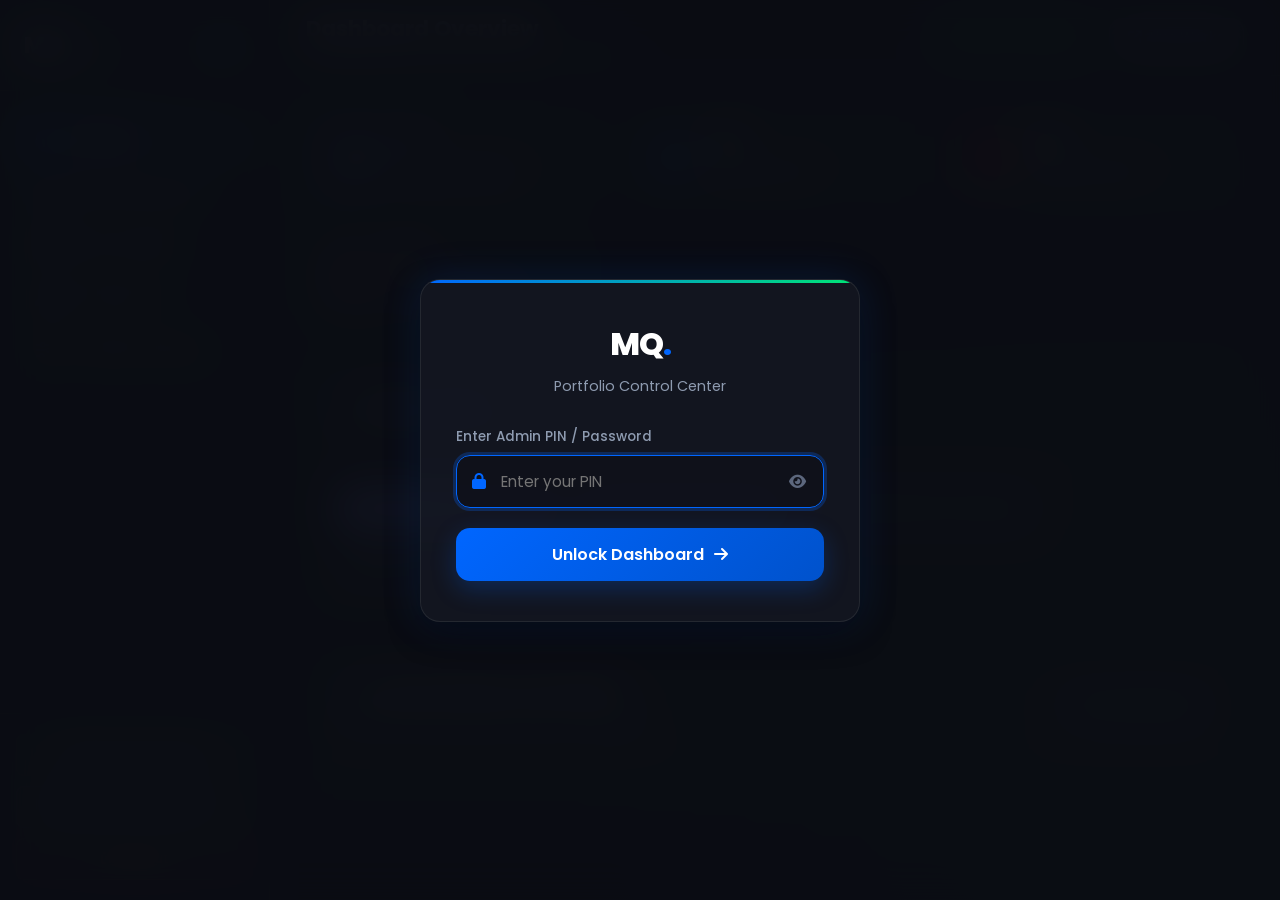
==== admin.html @ dbbe6b11 "Add 9:16 Vertical (Reel / Story) format to Featured Projects in Admin Panel" ====
<!DOCTYPE html>
<html lang="en">
<head>
    <meta charset="UTF-8">
    <meta name="viewport" content="width=device-width, initial-scale=1.0, maximum-scale=5.0, viewport-fit=cover">
    <title>MQ Admin Panel | Muhammed Qasim Portfolio</title>
    <!-- Google Fonts: Poppins -->
    <link href="https://fonts.googleapis.com/css2?family=Poppins:wght@300;400;500;600;700;800&display=swap" rel="stylesheet">
    <!-- Font Awesome -->
    <link rel="stylesheet" href="https://cdnjs.cloudflare.com/ajax/libs/font-awesome/6.4.0/css/all.min.css">
    <!-- Admin CSS -->
    <link rel="stylesheet" href="admin.css">
</head>
<body>

    <!-- =========================================================
         1. LOGIN OVERLAY
         ========================================================= -->
    <div id="loginOverlay" class="login-wrapper">
        <div class="login-card">
            <div class="login-logo">MQ<span>.</span></div>
            <p class="login-subtitle">Portfolio Control Center</p>

            <form id="adminLoginForm" class="login-form">
                <div class="form-group">
                    <label for="adminPinInput">Enter Admin PIN / Password</label>
                    <div class="input-icon-wrap">
                        <i class="fas fa-lock prefix-icon"></i>
                        <input type="password" id="adminPinInput" placeholder="Enter your PIN" required autofocus autocomplete="current-password">
                        <button type="button" class="toggle-pwd-btn" id="togglePwdBtn" aria-label="Toggle password visibility">
                            <i class="fas fa-eye" id="togglePwdIcon"></i>
                        </button>
                    </div>
                </div>
                <button type="submit" class="login-btn">
                    Unlock Dashboard <i class="fas fa-arrow-right"></i>
                </button>
            </form>
        </div>
    </div>

    <!-- =========================================================
         2. MAIN ADMIN DASHBOARD LAYOUT
         ========================================================= -->
    <!-- Sidebar Backdrop for Mobile/Tablet -->
    <div class="sidebar-backdrop" id="sidebarBackdrop"></div>

    <div class="admin-layout" id="adminLayout">
        
        <!-- SIDEBAR -->
        <aside class="admin-sidebar" id="adminSidebar">
            <div class="sidebar-brand">
                <div class="sidebar-logo">MQ<span>.</span> <small style="font-size: 0.75rem; font-weight: 500; color: #8e9bb0;">Admin</small></div>
                <div style="display: flex; align-items: center; gap: 8px;">
                    <span class="sidebar-badge">V2.0</span>
                    <button type="button" class="sidebar-close-btn" id="sidebarCloseBtn" aria-label="Close sidebar">
                        <i class="fas fa-times"></i>
                    </button>
                </div>
            </div>

            <nav class="sidebar-nav">
                <a class="nav-item active" data-tab="overview">
                    <i class="fas fa-chart-pie"></i>
                    <span>Overview</span>
                </a>
                <a class="nav-item" data-tab="featured">
                    <i class="fas fa-layer-group" style="color: #7B8AF4;"></i>
                    <span>Featured Projects</span>
                </a>
                <a class="nav-item" data-tab="works">
                    <i class="fas fa-photo-film"></i>
                    <span>Works & Media</span>
                </a>
                <a class="nav-item" data-tab="profile">
                    <i class="fas fa-user-gear"></i>
                    <span>Profile & Links</span>
                </a>
                <a class="nav-item" data-tab="settings">
                    <i class="fas fa-sliders"></i>
                    <span>Settings & Backup</span>
                </a>
            </nav>

            <div class="sidebar-footer">
                <a href="index.html" target="_blank" class="btn-sidebar-view">
                    <i class="fas fa-external-link-alt"></i> View Home Page
                </a>
                <a href="works.html" target="_blank" class="btn-sidebar-view" style="color: #7B8AF4; border-color: rgba(123, 138, 244, 0.3);">
                    <i class="fas fa-layer-group"></i> View Live Projects ↗
                </a>
                <button type="button" class="btn-sidebar-logout" id="logoutBtn">
                    <i class="fas fa-sign-out-alt"></i> Logout
                </button>
            </div>
        </aside>

        <!-- MAIN CONTENT AREA -->
        <main class="admin-main">
            <!-- Header -->
            <header class="admin-header">
                <div class="header-left">
                    <button class="mobile-menu-toggle" id="mobileMenuToggle" aria-label="Toggle menu">
                        <i class="fas fa-bars"></i>
                    </button>
                    <div class="header-title-box">
                        <h1 id="pageTitle">Dashboard Overview</h1>
                        <p id="pageSubtitle">Manage featured projects, works, and social links</p>
                    </div>
                </div>

                <div class="header-actions">
                    <button type="button" class="btn-live-link btn-sync-header" id="headerSyncGithubBtn">
                        <i class="fab fa-github"></i> <span class="action-btn-text">Sync to GitHub</span>
                    </button>
                    <a href="works.html" target="_blank" class="btn-live-link btn-works-header" style="background: rgba(123, 138, 244, 0.15); color: #7B8AF4; border-color: rgba(123, 138, 244, 0.4);">
                        <i class="fas fa-arrow-up-right-from-square"></i> <span class="action-btn-text">Live Works</span>
                    </a>
                </div>
            </header>

            <div class="admin-container">
                
                <!-- =========================================================
                     TAB 1: OVERVIEW
                     ========================================================= -->
                <section class="tab-content active" id="tab-overview">
                    <!-- Stats Grid -->
                    <div class="stats-grid">
                        <div class="stat-card" style="border-color: rgba(123, 138, 244, 0.3);">
                            <div class="stat-icon" style="background: rgba(123, 138, 244, 0.15); color: #7B8AF4;"><i class="fas fa-layer-group"></i></div>
                            <div class="stat-info">
                                <div class="stat-number" id="statFeaturedProjects" style="color: #7B8AF4;">0</div>
                                <div class="stat-label">Featured Projects</div>
                            </div>
                        </div>
                        <div class="stat-card">
                            <div class="stat-icon blue"><i class="fas fa-photo-film"></i></div>
                            <div class="stat-info">
                                <div class="stat-number" id="statTotalWorks">0</div>
                                <div class="stat-label">Media & Reels</div>
                            </div>
                        </div>
                        <div class="stat-card">
                            <div class="stat-icon red"><i class="fab fa-youtube"></i></div>
                            <div class="stat-info">
                                <div class="stat-number" id="statYoutube">0</div>
                                <div class="stat-label">YouTube Videos</div>
                            </div>
                        </div>
                        <div class="stat-card">
                            <div class="stat-icon pink"><i class="fab fa-instagram"></i></div>
                            <div class="stat-info">
                                <div class="stat-number" id="statInstagram">0</div>
                                <div class="stat-label">Instagram Posts</div>
                            </div>
                        </div>
                    </div>

                    <!-- Quick Actions Card -->
                    <div class="editor-card">
                        <div class="editor-card-header">
                            <div>
                                <h2><i class="fas fa-bolt"></i> Quick Actions</h2>
                                <p>എളുപ്പത്തിൽ മാറ്റങ്ങൾ വരുത്താനുള്ള കുറുക്കുവഴികൾ</p>
                            </div>
                        </div>
                        <div style="display: flex; gap: 14px; flex-wrap: wrap;">
                            <button type="button" class="btn-primary-action" id="quickAddFpBtn" style="background: linear-gradient(135deg, #7B8AF4, #5364e0); border-color: #7B8AF4;">
                                <i class="fas fa-plus"></i> Add Featured Project
                            </button>
                            <button type="button" class="btn-primary-action" id="quickAddVideoBtn">
                                <i class="fas fa-film"></i> Add Video / Media
                            </button>
                            <button type="button" class="btn-secondary" id="quickEditLinksBtn">
                                <i class="fas fa-address-book"></i> Change Phone / Insta Link
                            </button>
                            <a href="works.html" target="_blank" class="btn-secondary" style="text-decoration:none;">
                                <i class="fas fa-eye"></i> View Live Portfolio
                            </a>
                        </div>
                    </div>

                    <!-- Recent Works Preview -->
                    <div class="editor-card">
                        <div class="editor-card-header">
                            <div>
                                <h2><i class="fas fa-clock-rotate-left"></i> Current Works in Portfolio</h2>
                                <p>നിലവിൽ വെബ്‌സൈറ്റിൽ കാണിക്കുന്ന വർക്കുകൾ</p>
                            </div>
                            <button type="button" class="btn-secondary" id="seeAllWorksBtn">
                                View All Media <i class="fas fa-arrow-right"></i>
                            </button>
                        </div>
                        <div class="works-grid" id="overviewRecentWorks">
                            <!-- Populated dynamically -->
                        </div>
                    </div>
                </section>

                <!-- =========================================================
                     TAB 2: FEATURED PROJECTS (GRID & CATEGORIES)
                     ========================================================= -->
                <section class="tab-content" id="tab-featured">

                    <!-- 1. Featured Section Header Settings (Title, Subtitle, Badge) -->
                    <div class="editor-card" style="border-color: rgba(123, 138, 244, 0.35); background: rgba(22, 26, 38, 0.75);">
                        <div class="editor-card-header">
                            <div>
                                <h2><i class="fas fa-heading" style="color: #7B8AF4;"></i> Featured Projects Header Text</h2>
                                <p>വെബ്‌സൈറ്റിലെ "Featured Projects" തലക്കെട്ടും സബ്‌ടൈറ്റിലും മാറ്റുക</p>
                            </div>
                            <span style="background: rgba(123, 138, 244, 0.15); color: #7B8AF4; border: 1px solid rgba(123, 138, 244, 0.3); padding: 4px 10px; border-radius: 6px; font-size: 0.75rem; font-weight: 600;">Header Settings</span>
                        </div>

                        <form id="featuredHeaderForm">
                            <div class="form-grid-2">
                                <div class="form-group-field">
                                    <label for="fpHeaderTitle">
                                        Section Heading Title
                                        <span class="label-hint">Default: Featured Projects</span>
                                    </label>
                                    <input type="text" id="fpHeaderTitle" class="admin-input" placeholder="Featured Projects" value="Featured Projects" required>
                                </div>
                                <div class="form-group-field">
                                    <label for="fpHeaderBadge">
                                        Top Badge / Tagline
                                        <span class="label-hint">Default: CURATED ARCHIVE & CASE STUDIES</span>
                                    </label>
                                    <input type="text" id="fpHeaderBadge" class="admin-input" placeholder="CURATED ARCHIVE & CASE STUDIES" value="CURATED ARCHIVE & CASE STUDIES">
                                </div>
                            </div>

                            <div class="form-group-field">
                                <label for="fpHeaderSubtitle">
                                    Section Description / Subtitle
                                    <span class="label-hint">Heading-ന് താഴെ കാണിക്കുന്ന വിവരണം</span>
                                </label>
                                <textarea id="fpHeaderSubtitle" class="admin-textarea" rows="2" placeholder="High-impact 3D animation, brand identity, and commercial video production built for scaling modern creative ventures."></textarea>
                            </div>

                            <div class="form-save-bar" style="margin-top: 0; padding-top: 14px;">
                                <button type="submit" class="btn-primary-action" style="background: linear-gradient(135deg, #7B8AF4, #5364e0); border-color: #7B8AF4;">
                                    <i class="fas fa-floppy-disk"></i> Save Header Text
                                </button>
                            </div>
                        </form>
                    </div>

                    <!-- 2. Category Filter Pills Manager (All, 3D Motion, Brand Identity...) -->
                    <div class="editor-card" style="border-color: rgba(123, 138, 244, 0.35); background: rgba(22, 26, 38, 0.75);">
                        <div class="editor-card-header">
                            <div>
                                <h2><i class="fas fa-tags" style="color: #7B8AF4;"></i> Category Filter Pills Manager</h2>
                                <p>സ്ക്രീൻഷോട്ടിൽ മാർക്ക് ചെയ്ത ഫിൽറ്റർ ടാബുകൾ ആഡ് ചെയ്യാനും എഡിറ്റ്/ഡിലീറ്റ് ചെയ്യാനും</p>
                            </div>
                            <span style="background: rgba(123, 138, 244, 0.15); color: #7B8AF4; border: 1px solid rgba(123, 138, 244, 0.3); padding: 4px 10px; border-radius: 6px; font-size: 0.75rem; font-weight: 600;">Filter Pills</span>
                        </div>

                        <div style="margin-bottom: 16px;">
                            <label style="display: block; font-size: 0.85rem; color: var(--text-muted); margin-bottom: 10px;">Active Categories (വെബ്‌സൈറ്റിൽ കാണിക്കുന്ന ഫിൽറ്ററുകൾ):</label>
                            <div id="categoryPillsManagerList" style="display: flex; flex-wrap: wrap; gap: 10px;">
                                <!-- Populated dynamically with category chips having delete buttons -->
                            </div>
                        </div>

                        <!-- Add New Category Form -->
                        <form id="addCategoryForm" style="display: flex; gap: 10px; align-items: center; flex-wrap: wrap; margin-top: 18px; padding-top: 16px; border-top: 1px solid var(--border-glass);">
                            <div style="flex: 1; min-width: 240px;">
                                <input type="text" id="newCategoryInput" class="admin-input" placeholder="Type new category name (e.g. UI/UX Design, Motion Graphics)..." required>
                            </div>
                            <button type="submit" class="btn-primary-action" style="background: rgba(123, 138, 244, 0.2); border: 1px solid #7B8AF4; color: #fff;">
                                <i class="fas fa-plus"></i> Add New Category
                            </button>
                        </form>
                    </div>

                    <!-- 3. Projects Toolbar & Dynamic Filters -->
                    <div class="section-toolbar">
                        <div class="toolbar-filters fp-filters" id="dynamicFpFiltersBar">
                            <!-- Populated dynamically from active categories -->
                        </div>
                        <button type="button" class="btn-primary-action" id="openAddFpModalBtn" style="background: linear-gradient(135deg, #7B8AF4, #5364e0); border-color: #7B8AF4;">
                            <i class="fas fa-plus"></i> Add New Featured Project
                        </button>
                    </div>

                    <!-- Featured Projects Grid Container -->
                    <div class="works-grid" id="featuredProjectsGrid">
                        <!-- Populated dynamically -->
                    </div>
                </section>

                <!-- =========================================================
                     TAB 3: WORKS & MEDIA (VIDEOS & IMAGES)
                     ========================================================= -->
                <section class="tab-content" id="tab-works">
                    <div class="section-toolbar">
                        <div class="toolbar-filters">
                            <button class="filter-chip active" data-filter="all">All Works (<span id="countAll">0</span>)</button>
                            <button class="filter-chip" data-filter="row1">Row 1: Top Track</button>
                            <button class="filter-chip" data-filter="row2">Row 2: Bottom Track</button>
                            <button class="filter-chip" data-filter="youtube"><i class="fab fa-youtube" style="color:var(--youtube)"></i> YouTube</button>
                            <button class="filter-chip" data-filter="instagram"><i class="fab fa-instagram" style="color:var(--insta)"></i> Instagram</button>
                            <button class="filter-chip" data-filter="image"><i class="fas fa-image" style="color:var(--success)"></i> Images</button>
                        </div>
                        <button type="button" class="btn-primary-action" id="openAddWorkModalBtn">
                            <i class="fas fa-plus"></i> Add New Video / Work
                        </button>
                    </div>

                    <!-- Works Grid Container -->
                    <div class="works-grid" id="fullWorksGrid">
                        <!-- Populated dynamically -->
                    </div>
                </section>

                <!-- =========================================================
                     TAB 4: PROFILE & DETAILS (PHONE, INSTA, BIO)
                     ========================================================= -->
                <section class="tab-content" id="tab-profile">
                    
                    <!-- Contact & Social Details Form -->
                    <div class="editor-card">
                        <div class="editor-card-header">
                            <div>
                                <h2><i class="fas fa-address-card"></i> Contact Numbers & Social Profiles</h2>
                                <p>ഫോൺ നമ്പർ, ഇൻസ്റ്റാഗ്രാം, വാട്ട്സ്ആപ്പ് ലിങ്കുകൾ മാറ്റുക</p>
                            </div>
                        </div>

                        <form id="contactDetailsForm">
                            <div class="form-grid-2">
                                <div class="form-group-field">
                                    <label for="profPhone">
                                        Phone Number
                                        <span class="label-hint">Display format</span>
                                    </label>
                                    <input type="text" id="profPhone" class="admin-input" placeholder="+91 8606 1505 77" required>
                                </div>
                                <div class="form-group-field">
                                    <label for="profWhatsapp">
                                        WhatsApp Link
                                        <span class="label-hint">https://wa.me/...</span>
                                    </label>
                                    <input type="url" id="profWhatsapp" class="admin-input" placeholder="https://wa.me/918606150577">
                                </div>
                                <div class="form-group-field">
                                    <label for="profInstagram">
                                        Instagram Profile URL
                                        <span class="label-hint">https://instagram.com/...</span>
                                    </label>
                                    <input type="url" id="profInstagram" class="admin-input" placeholder="https://instagram.com/mq_ads_" required>
                                </div>
                                <div class="form-group-field">
                                    <label for="profEmail">
                                        Contact Email
                                        <span class="label-hint">Primary email address</span>
                                    </label>
                                    <input type="email" id="profEmail" class="admin-input" placeholder="kpkasim205@gmail.com" required>
                                </div>
                                <div class="form-group-field">
                                    <label for="profPinterest">
                                        Pinterest Link
                                        <span class="label-hint">https://pin.it/...</span>
                                    </label>
                                    <input type="url" id="profPinterest" class="admin-input" placeholder="https://pin.it/5X84F8n4U">
                                </div>
                                <div class="form-group-field">
                                    <label for="profLinkedin">
                                        LinkedIn Profile Link
                                        <span class="label-hint">https://linkedin.com/in/...</span>
                                    </label>
                                    <input type="url" id="profLinkedin" class="admin-input" placeholder="https://linkedin.com/in/MQ-Ads">
                                </div>
                            </div>

                            <div class="form-save-bar">
                                <button type="submit" class="btn-primary-action">
                                    <i class="fas fa-floppy-disk"></i> Save Contact & Social Links
                                </button>
                            </div>
                        </form>
                    </div>

                    <!-- Hero & About Texts Form -->
                    <div class="editor-card">
                        <div class="editor-card-header">
                            <div>
                                <h2><i class="fas fa-file-pen"></i> Hero & Bio Content</h2>
                                <p>ഹോം പേജിലെ പ്രധാന തലക്കെട്ടുകളും വിവരണങ്ങളും മാറ്റുക</p>
                            </div>
                        </div>

                        <form id="heroBioForm">
                            <div class="form-grid-2">
                                <div class="form-group-field">
                                    <label for="profHeroSubtitle">Hero Subtitle</label>
                                    <input type="text" id="profHeroSubtitle" class="admin-input" placeholder="Hey, I'm a">
                                </div>
                                <div class="form-group-field">
                                    <label for="profHeroTitle">Hero Main Title (HTML allowed)</label>
                                    <input type="text" id="profHeroTitle" class="admin-input" placeholder="Multidisciplinary<br>Designer">
                                </div>
                                <div class="form-group-field">
                                    <label for="profHeroHeadline">Hero Right Headline</label>
                                    <input type="text" id="profHeroHeadline" class="admin-input" placeholder="Shaping ideas<br>into reality.">
                                </div>
                                <div class="form-group-field">
                                    <label for="profHeroDescription">Hero Right Paragraph</label>
                                    <textarea id="profHeroDescription" class="admin-input" rows="3" placeholder="Data-driven strategies..."></textarea>
                                </div>
                                <div class="form-group-field">
                                    <label for="profAboutTitle">About Section Title</label>
                                    <input type="text" id="profAboutTitle" class="admin-input" placeholder="Smart Strategies<br>Real Results<br>Meaningful Growth">
                                </div>
                                <div class="form-group-field">
                                    <label for="profAboutDescription">About Section Description</label>
                                    <textarea id="profAboutDescription" class="admin-input" rows="3" placeholder="I combine creativity, technical skills..."></textarea>
                                </div>
                            </div>

                            <div class="form-save-bar">
                                <button type="submit" class="btn-primary-action">
                                    <i class="fas fa-floppy-disk"></i> Save Hero & About Texts
                                </button>
                            </div>
                        </form>
                    </div>
                </section>

                <!-- =========================================================
                     TAB 5: SETTINGS & BACKUP
                     ========================================================= -->
                <section class="tab-content" id="tab-settings">
                    
                    <!-- Change PIN -->
                    <div class="editor-card">
                        <div class="editor-card-header">
                            <div>
                                <h2><i class="fas fa-key"></i> Change Admin Password / PIN</h2>
                                <p>അഡ്മിൻ പാനലിലേക്ക് ലോഗിൻ ചെയ്യാനുള്ള PIN മാറ്റുക</p>
                            </div>
                        </div>

                        <form id="changePinForm" style="max-width: 450px;">
                            <div class="form-group-field">
                                <label for="newPin">New Password / PIN</label>
                                <input type="password" id="newPin" class="admin-input" placeholder="Enter new PIN" required>
                            </div>
                            <div class="form-group-field">
                                <label for="confirmPin">Confirm New PIN</label>
                                <input type="password" id="confirmPin" class="admin-input" placeholder="Repeat new PIN" required>
                            </div>
                            <button type="submit" class="btn-primary-action">
                                <i class="fas fa-shield-halved"></i> Update PIN
                            </button>
                        </form>
                    </div>

                    <!-- GitHub Live Cloud Sync -->
                    <div class="editor-card">
                        <div class="editor-card-header">
                            <div>
                                <h2><i class="fab fa-github"></i> GitHub Live Cloud Sync</h2>
                                <p>മറ്റേതൊരു PC-യിലോ ഫോണിലോ ഇരുന്നും സൈറ്റ് അപ്‌ഡേറ്റ് ചെയ്യാൻ GitHub-ലേക്ക് നേരിട്ട് Sync ചെയ്യാം</p>
                            </div>
                            <span style="background: rgba(0, 102, 255, 0.2); color: #0066ff; border: 1px solid rgba(0, 102, 255, 0.4); padding: 4px 10px; border-radius: 6px; font-size: 0.75rem; font-weight: 600;">Worldwide Live</span>
                        </div>

                        <div style="margin-bottom: 20px; line-height: 1.6; font-size: 0.85rem; color: var(--text-muted);">
                            നിങ്ങൾ അഡ്മിൻ പാനലിൽ വരുത്തുന്ന മാറ്റങ്ങൾ (പുതിയ പ്രൊജക്റ്റുകൾ, ഗ്രാഫിക് ഡിസൈൻ കാർഡുകൾ, ഫോൺ നമ്പർ, ഇൻസ്റ്റാഗ്രാം ലിങ്ക്) ലോകത്ത് ആര് സന്ദർശിച്ചാലും തത്സമയം കാണാൻ ഒരു തവണ നിങ്ങളുടെ GitHub Token നൽകി <strong>Push All Changes</strong> ക്ലിക്ക് ചെയ്യുക.
                        </div>

                        <form id="githubSyncForm">
                            <div class="form-grid-2">
                                <div class="form-group-field">
                                    <label for="ghRepo">GitHub Repository</label>
                                    <input type="text" id="ghRepo" class="admin-input" value="kpkasim/Portfolio-website" required>
                                </div>
                                <div class="form-group-field">
                                    <label for="ghToken">
                                        GitHub Personal Access Token (PAT)
                                        <span class="label-hint"><a href="https://github.com/settings/tokens" target="_blank" style="color:var(--primary); text-decoration:none;">Generate Token ↗</a></span>
                                    </label>
                                    <input type="password" id="ghToken" class="admin-input" placeholder="ghp_xxxxxxxxxxxxxxxxxxxx">
                                </div>
                            </div>

                            <div style="display: flex; gap: 12px; flex-wrap: wrap; margin-top: 10px;">
                                <button type="button" class="btn-primary-action" id="pushToGithubBtn">
                                    <i class="fab fa-github"></i> Push All Changes to Live Website
                                </button>
                                <button type="button" class="btn-secondary" id="downloadDataJsBtn">
                                    <i class="fas fa-file-code"></i> Download Updated data.js
                                </button>
                            </div>
                        </form>
                    </div>

                    <!-- Backup & Restore -->
                    <div class="editor-card">
                        <div class="editor-card-header">
                            <div>
                                <h2><i class="fas fa-database"></i> Backup & Data Restore</h2>
                                <p>വർക്കുകളും വിവരങ്ങളും ബാക്കപ്പ് എടുക്കാനും റീസ്റ്റോർ ചെയ്യാനും</p>
                            </div>
                        </div>

                        <div style="display: flex; gap: 14px; flex-wrap: wrap; margin-bottom: 24px;">
                            <button type="button" class="btn-primary-action" id="exportDataBtn">
                                <i class="fas fa-download"></i> Download Backup (JSON)
                            </button>
                            <label class="btn-secondary" style="cursor: pointer; display: inline-flex; align-items: center; gap: 8px;">
                                <i class="fas fa-upload"></i> Restore from JSON
                                <input type="file" id="importDataInput" accept=".json" style="display: none;">
                            </label>
                            <button type="button" class="btn-card-action delete" id="resetDefaultsBtn" style="padding: 10px 18px;">
                                <i class="fas fa-rotate-left"></i> Reset to Original Defaults
                            </button>
                        </div>
                        <p style="font-size: 0.82rem; color: var(--text-dim); line-height: 1.6;">
                            * "Download Backup" ക്ലിക്ക് ചെയ്താൽ നിലവിലെ എല്ലാ പ്രൊജക്റ്റുകളും വീഡിയോകളും അടങ്ങിയ ഒരു ഫയൽ നിങ്ങളുടെ കമ്പ്യൂട്ടറിൽ സേവാകും.
                        </p>
                    </div>
                </section>

            </div>
        </main>
    </div>

    <!-- =========================================================
         ADD / EDIT FEATURED PROJECT MODAL (GRID & CATEGORIES)
         ========================================================= -->
    <div class="modal-overlay" id="featuredProjectModal">
        <div class="modal-window">
            <div class="modal-header" style="border-bottom-color: rgba(123, 138, 244, 0.3);">
                <h3 id="fpModalTitle"><i class="fas fa-layer-group" style="color:#7B8AF4; margin-right:8px;"></i> Add New Featured Project</h3>
                <button type="button" class="modal-close-btn" id="closeFpModalBtn">&times;</button>
            </div>
            
            <form id="featuredProjectForm">
                <input type="hidden" id="editFpId" value="">
                
                <div class="modal-body">
                    <!-- Project Title -->
                    <div class="form-group-field">
                        <label for="fpTitle">Project Title / Name</label>
                        <input type="text" id="fpTitle" class="admin-input" placeholder="e.g. Neo-Tokyo Editorial Poster / Branding" required>
                    </div>

                    <!-- Category & Aspect Ratio / Shape -->
                    <div class="form-grid-2">
                        <div class="form-group-field">
                            <label for="fpCategory">Category Filter</label>
                            <select id="fpCategory" class="admin-select">
                                <option value="Graphic Design" selected>Graphic Design</option>
                                <option value="3D Motion">3D Motion</option>
                                <option value="Brand Identity">Brand Identity</option>
                                <option value="Video Editing">Video Editing</option>
                                <option value="AI Workflows">AI Workflows</option>
                            </select>
                        </div>
                        <div class="form-group-field">
                            <label for="fpAspectType">Card Format / Shape</label>
                            <select id="fpAspectType" class="admin-select">
                                <option value="portrait" selected>3:4 Portrait (Tall Grid Span)</option>
                                <option value="vertical">9:16 Vertical (Reel / Story)</option>
                                <option value="landscape">16:9 Landscape (Wide Grid Span)</option>
                                <option value="square">1:1 Square (Balanced Span)</option>
                            </select>
                        </div>
                    </div>

                    <!-- Image URL -->
                    <div class="form-group-field">
                        <label for="fpImage">
                            Image URL
                            <span class="label-hint">Paste high-res image link</span>
                        </label>
                        <input type="url" id="fpImage" class="admin-input" placeholder="https://images.unsplash.com/..." required>
                    </div>

                    <!-- Image Upload from computer -->
                    <div class="form-group-field">
                        <label>Or Upload Image from Computer</label>
                        <div class="file-drop-zone" id="fpFileDropZone">
                            <i class="fas fa-cloud-arrow-up" style="color: #7B8AF4;"></i>
                            <p>Click here or drag an image</p>
                            <span>Supports JPG, PNG, WEBP</span>
                            <input type="file" id="fpImageFileInput" accept="image/*" style="display: none;">
                        </div>
                    </div>

                    <!-- Live Preview Box -->
                    <div class="live-preview-box" id="fpLivePreviewBox" style="display: none;">
                        <div style="font-size: 0.76rem; color: var(--text-muted); margin-bottom: 8px; text-align: left;">Card Preview:</div>
                        <div class="preview-container" id="fpPreviewContainer" style="height: 200px; overflow: hidden; border-radius: 12px; background: #0F111A;">
                            <!-- Injected dynamically -->
                        </div>
                    </div>

                    <!-- Client & Year -->
                    <div class="form-grid-2">
                        <div class="form-group-field">
                            <label for="fpClient">Client / Brand Name</label>
                            <input type="text" id="fpClient" class="admin-input" placeholder="e.g. Kuro Cultural Festival">
                        </div>
                        <div class="form-group-field">
                            <label for="fpYear">Production Year</label>
                            <input type="text" id="fpYear" class="admin-input" placeholder="2026">
                        </div>
                    </div>

                    <!-- Software / Tools Used -->
                    <div class="form-group-field">
                        <label for="fpTools">
                            Software / Tools Used
                            <span class="label-hint">Comma separated</span>
                        </label>
                        <input type="text" id="fpTools" class="admin-input" placeholder="Photoshop, Illustrator, Glyphs">
                    </div>

                    <!-- Description -->
                    <div class="form-group-field">
                        <label for="fpDescription">Project Description / Case Summary</label>
                        <textarea id="fpDescription" class="admin-input" rows="3" placeholder="Brief summary of creative concept, typography hierarchy, 3D materials, or video workflow..."></textarea>
                    </div>
                </div>

                <div class="modal-footer">
                    <button type="button" class="btn-secondary" id="cancelFpModalBtn">Cancel</button>
                    <button type="submit" class="btn-primary-action" id="saveFpSubmitBtn" style="background: linear-gradient(135deg, #7B8AF4, #5364e0); border-color: #7B8AF4;">
                        <i class="fas fa-check"></i> Save Featured Project
                    </button>
                </div>
            </form>
        </div>
    </div>

    <!-- =========================================================
         ADD / EDIT WORK MODAL (VIDEOS & MARQUEE)
         ========================================================= -->
    <div class="modal-overlay" id="workModal">
        <div class="modal-window">
            <div class="modal-header">
                <h3 id="workModalTitle"><i class="fas fa-plus-circle" style="color:var(--primary); margin-right:8px;"></i> Add New Video / Work</h3>
                <button type="button" class="modal-close-btn" id="closeWorkModalBtn">&times;</button>
            </div>
            
            <form id="workForm">
                <input type="hidden" id="editWorkId" value="">
                
                <div class="modal-body">
                    <!-- Media Type Selector -->
                    <div class="form-group-field">
                        <label>Select Media Type</label>
                        <div class="type-radio-grid">
                            <label class="type-radio-card selected yt" data-type="youtube">
                                <input type="radio" name="mediaType" value="youtube" checked>
                                <i class="fab fa-youtube"></i>
                                <span>YouTube Video</span>
                            </label>
                            <label class="type-radio-card ig" data-type="instagram">
                                <input type="radio" name="mediaType" value="instagram">
                                <i class="fab fa-instagram"></i>
                                <span>Instagram Post</span>
                            </label>
                            <label class="type-radio-card img" data-type="image">
                                <input type="radio" name="mediaType" value="image">
                                <i class="fas fa-image"></i>
                                <span>Direct Image</span>
                            </label>
                        </div>
                    </div>

                    <!-- Work Title -->
                    <div class="form-group-field">
                        <label for="workTitle">Title / Caption</label>
                        <input type="text" id="workTitle" class="admin-input" placeholder="e.g. Commercial Reel / Brand Artwork" required>
                    </div>

                    <!-- Media URL Input (for YouTube / Instagram / Image URL) -->
                    <div class="form-group-field" id="urlInputGroup">
                        <label for="workMediaUrl">
                            <span id="urlLabelText">YouTube Link / URL</span>
                            <span class="label-hint">Paste regular or embed link</span>
                        </label>
                        <input type="text" id="workMediaUrl" class="admin-input" placeholder="e.g. https://youtu.be/... or https://youtube.com/watch?v=..." required>
                    </div>

                    <!-- Image Upload (Alternative for Image Type) -->
                    <div class="form-group-field" id="imageUploadGroup" style="display: none;">
                        <label>Or Upload Image from Computer</label>
                        <div class="file-drop-zone" id="fileDropZone">
                            <i class="fas fa-cloud-arrow-up"></i>
                            <p>Click here or drag an image</p>
                            <span>Supports JPG, PNG, WEBP</span>
                            <input type="file" id="workImageFileInput" accept="image/*" style="display: none;">
                        </div>
                    </div>

                    <!-- Live Preview Box -->
                    <div class="live-preview-box" id="modalLivePreviewBox" style="display: none;">
                        <div style="font-size: 0.76rem; color: var(--text-muted); margin-bottom: 8px; text-align: left;">Live Preview:</div>
                        <div class="preview-container" id="modalPreviewContainer">
                            <!-- Preview element injected here -->
                        </div>
                    </div>

                    <!-- Row & Category -->
                    <div class="form-grid-2" style="margin-top: 18px;">
                        <div class="form-group-field">
                            <label for="workRow">Display In Track</label>
                            <select id="workRow" class="admin-select">
                                <option value="1">Row 1 (Top Marquee - Scrolls Left)</option>
                                <option value="2">Row 2 (Bottom Marquee - Scrolls Right)</option>
                            </select>
                        </div>
                        <div class="form-group-field">
                            <label for="workCategory">Category Tag</label>
                            <select id="workCategory" class="admin-select">
                                <option value="Graphic Design">Graphic Design</option>
                                <option value="Video Production">Video Production</option>
                                <option value="3D Visualization">3D Visualization</option>
                                <option value="AI Workflows">AI Workflows</option>
                                <option value="Commercial Ads">Commercial Ads</option>
                            </select>
                        </div>
                    </div>
                </div>

                <div class="modal-footer">
                    <button type="button" class="btn-secondary" id="cancelWorkModalBtn">Cancel</button>
                    <button type="submit" class="btn-primary-action" id="saveWorkSubmitBtn">
                        <i class="fas fa-check"></i> Add to Portfolio
                    </button>
                </div>
            </form>
        </div>
    </div>

    <!-- MOBILE BOTTOM NAVIGATION (Phones, Tablets & Small Gadgets) -->
    <nav class="mobile-bottom-bar" id="mobileBottomBar">
        <button type="button" class="bottom-nav-item active" data-tab="overview">
            <i class="fas fa-chart-pie"></i>
            <span>Overview</span>
        </button>
        <button type="button" class="bottom-nav-item" data-tab="featured">
            <i class="fas fa-layer-group" style="color: #7B8AF4;"></i>
            <span>Projects</span>
        </button>
        <button type="button" class="bottom-nav-item" data-tab="works">
            <i class="fas fa-photo-film"></i>
            <span>Media</span>
        </button>
        <button type="button" class="bottom-nav-item" data-tab="profile">
            <i class="fas fa-user-gear"></i>
            <span>Profile</span>
        </button>
        <button type="button" class="bottom-nav-item" data-tab="settings">
            <i class="fas fa-sliders"></i>
            <span>Settings</span>
        </button>
    </nav>

    <!-- TOAST NOTIFICATION CONTAINER -->
    <div class="toast-container" id="toastContainer"></div>

    <!-- Shared Data Store & Admin Script -->
    <script src="data.js"></script>
    <script src="admin.js"></script>
</body>
</html>
---- admin.css ----
/* 
 * admin.css - Sleek Dark Glassmorphism Admin Dashboard
 * Designed for Muhammed Qasim Portfolio Admin
 */

:root {
    --bg-main: #0b0d13;
    --bg-card: rgba(22, 26, 38, 0.7);
    --bg-card-hover: rgba(30, 35, 52, 0.85);
    --bg-input: rgba(14, 17, 26, 0.8);
    --border-glass: rgba(255, 255, 255, 0.08);
    --border-accent: rgba(0, 102, 255, 0.4);
    
    --primary: #0066ff;
    --primary-glow: rgba(0, 102, 255, 0.25);
    --success: #00e575;
    --warning: #ffb800;
    --danger: #ff4757;
    --insta: #e1306c;
    --youtube: #ff0000;
    
    --text-white: #ffffff;
    --text-muted: #8e9bb0;
    --text-dim: #5c677d;
    
    --radius-sm: 8px;
    --radius-md: 14px;
    --radius-lg: 20px;
    
    --shadow-card: 0 12px 36px -8px rgba(0, 0, 0, 0.5);
    --shadow-glow: 0 0 25px rgba(0, 102, 255, 0.35);
    --transition: all 0.25s cubic-bezier(0.16, 1, 0.3, 1);
}

* {
    box-sizing: border-box;
    margin: 0;
    padding: 0;
    font-family: 'Poppins', -apple-system, BlinkMacSystemFont, sans-serif;
}

body {
    background-color: var(--bg-main);
    color: var(--text-white);
    min-height: 100vh;
    overflow-x: hidden;
    position: relative;
    background-image: 
        radial-gradient(circle at 10% 20%, rgba(0, 102, 255, 0.08) 0%, transparent 40%),
        radial-gradient(circle at 90% 80%, rgba(0, 229, 117, 0.05) 0%, transparent 45%);
    background-attachment: fixed;
}

/* Scrollbar */
::-webkit-scrollbar {
    width: 8px;
    height: 8px;
}
::-webkit-scrollbar-track {
    background: #0b0d13;
}
::-webkit-scrollbar-thumb {
    background: #252c3d;
    border-radius: 4px;
}
::-webkit-scrollbar-thumb:hover {
    background: var(--primary);
}

/* =========================================================
   LOGIN SCREEN
   ========================================================= */
.login-wrapper {
    position: fixed;
    inset: 0;
    display: flex;
    align-items: center;
    justify-content: center;
    z-index: 9999;
    background: rgba(11, 13, 19, 0.95);
    backdrop-filter: blur(20px);
    padding: 20px;
    transition: opacity 0.4s ease, visibility 0.4s ease;
}

.login-wrapper.hidden {
    opacity: 0;
    visibility: hidden;
    pointer-events: none;
}

.login-card {
    width: 100%;
    max-width: 440px;
    background: var(--bg-card);
    border: 1px solid var(--border-glass);
    border-radius: var(--radius-lg);
    padding: 40px 35px;
    box-shadow: var(--shadow-card), 0 0 40px rgba(0, 102, 255, 0.15);
    text-align: center;
    animation: scaleIn 0.35s ease;
    position: relative;
    overflow: hidden;
}

.login-card::before {
    content: '';
    position: absolute;
    top: 0;
    left: 0;
    right: 0;
    height: 3px;
    background: linear-gradient(90deg, var(--primary), var(--success));
}

.login-logo {
    font-size: 2rem;
    font-weight: 800;
    letter-spacing: -1px;
    margin-bottom: 8px;
}
.login-logo span {
    color: var(--primary);
}

.login-subtitle {
    font-size: 0.9rem;
    color: var(--text-muted);
    margin-bottom: 30px;
}

.login-form .form-group {
    margin-bottom: 20px;
    text-align: left;
}

.login-form label {
    display: block;
    font-size: 0.85rem;
    color: var(--text-muted);
    margin-bottom: 8px;
    font-weight: 500;
}

.input-icon-wrap {
    position: relative;
    display: flex;
    align-items: center;
}
.input-icon-wrap i.prefix-icon {
    position: absolute;
    left: 16px;
    color: var(--text-dim);
    font-size: 1rem;
    transition: color 0.2s;
}

.input-icon-wrap input {
    width: 100%;
    background: var(--bg-input);
    border: 1px solid var(--border-glass);
    border-radius: var(--radius-md);
    padding: 14px 16px 14px 44px;
    color: #fff;
    font-size: 0.95rem;
    outline: none;
    transition: var(--transition);
}

.input-icon-wrap input:focus {
    border-color: var(--primary);
    box-shadow: 0 0 0 3px var(--primary-glow);
}
.input-icon-wrap input:focus + i.prefix-icon,
.input-icon-wrap:focus-within i.prefix-icon {
    color: var(--primary);
}

.toggle-pwd-btn {
    position: absolute;
    right: 14px;
    background: none;
    border: none;
    color: var(--text-dim);
    cursor: pointer;
    font-size: 0.95rem;
    padding: 4px;
}
.toggle-pwd-btn:hover {
    color: #fff;
}

.login-btn {
    width: 100%;
    background: linear-gradient(135deg, var(--primary), #0052cc);
    color: #fff;
    border: none;
    border-radius: var(--radius-md);
    padding: 14px;
    font-size: 1rem;
    font-weight: 600;
    cursor: pointer;
    margin-top: 10px;
    display: flex;
    align-items: center;
    justify-content: center;
    gap: 10px;
    box-shadow: 0 8px 24px var(--primary-glow);
    transition: var(--transition);
}

.login-btn:hover {
    transform: translateY(-2px);
    box-shadow: 0 12px 28px rgba(0, 102, 255, 0.45);
}

.login-btn:active {
    transform: translateY(0);
}

.login-hint {
    margin-top: 22px;
    font-size: 0.78rem;
    color: var(--text-dim);
    line-height: 1.5;
}
.login-hint code {
    color: var(--success);
    background: rgba(0, 229, 117, 0.1);
    padding: 2px 6px;
    border-radius: 4px;
}

/* =========================================================
   ADMIN LAYOUT
   ========================================================= */
.admin-layout {
    display: flex;
    min-height: 100vh;
}

/* Sidebar */
.admin-sidebar {
    width: 270px;
    background: rgba(14, 17, 26, 0.85);
    border-right: 1px solid var(--border-glass);
    backdrop-filter: blur(25px);
    display: flex;
    flex-direction: column;
    position: sticky;
    top: 0;
    height: 100vh;
    z-index: 100;
    transition: var(--transition);
}

.sidebar-brand {
    padding: 28px 24px;
    display: flex;
    align-items: center;
    justify-content: space-between;
    border-bottom: 1px solid var(--border-glass);
}

.sidebar-logo {
    font-size: 1.45rem;
    font-weight: 800;
    letter-spacing: -0.5px;
}
.sidebar-logo span {
    color: var(--primary);
}
.sidebar-badge {
    background: rgba(0, 102, 255, 0.15);
    color: var(--primary);
    border: 1px solid rgba(0, 102, 255, 0.3);
    font-size: 0.65rem;
    font-weight: 700;
    padding: 3px 8px;
    border-radius: 20px;
    text-transform: uppercase;
    letter-spacing: 1px;
}

.sidebar-nav {
    flex: 1;
    padding: 24px 16px;
    display: flex;
    flex-direction: column;
    gap: 6px;
}

.nav-item {
    display: flex;
    align-items: center;
    gap: 14px;
    padding: 12px 18px;
    color: var(--text-muted);
    text-decoration: none;
    border-radius: var(--radius-md);
    font-size: 0.92rem;
    font-weight: 500;
    cursor: pointer;
    border: 1px solid transparent;
    transition: var(--transition);
}

.nav-item i {
    font-size: 1.1rem;
    width: 20px;
    text-align: center;
}

.nav-item:hover {
    color: #fff;
    background: rgba(255, 255, 255, 0.04);
}

.nav-item.active {
    color: #fff;
    background: linear-gradient(90deg, rgba(0, 102, 255, 0.22), rgba(0, 102, 255, 0.05));
    border-color: rgba(0, 102, 255, 0.4);
    box-shadow: 0 4px 15px rgba(0, 102, 255, 0.15);
}
.nav-item.active i {
    color: var(--primary);
}

.sidebar-footer {
    padding: 20px 16px;
    border-top: 1px solid var(--border-glass);
    display: flex;
    flex-direction: column;
    gap: 10px;
}

.btn-sidebar-view {
    display: flex;
    align-items: center;
    justify-content: center;
    gap: 8px;
    width: 100%;
    padding: 10px;
    background: rgba(255, 255, 255, 0.04);
    border: 1px solid var(--border-glass);
    border-radius: var(--radius-sm);
    color: var(--text-muted);
    font-size: 0.84rem;
    text-decoration: none;
    transition: var(--transition);
}
.btn-sidebar-view:hover {
    color: #fff;
    background: rgba(255, 255, 255, 0.08);
}

.btn-sidebar-logout {
    display: flex;
    align-items: center;
    justify-content: center;
    gap: 8px;
    width: 100%;
    padding: 10px;
    background: rgba(255, 71, 87, 0.08);
    border: 1px solid rgba(255, 71, 87, 0.2);
    border-radius: var(--radius-sm);
    color: var(--danger);
    font-size: 0.84rem;
    cursor: pointer;
    transition: var(--transition);
}
.btn-sidebar-logout:hover {
    background: rgba(255, 71, 87, 0.2);
    color: #fff;
}

/* Main Content Area */
.admin-main {
    flex: 1;
    min-width: 0;
    display: flex;
    flex-direction: column;
}

/* Top Header */
.admin-header {
    height: 76px;
    padding: 0 36px;
    display: flex;
    align-items: center;
    justify-content: space-between;
    border-bottom: 1px solid var(--border-glass);
    background: rgba(11, 13, 19, 0.7);
    backdrop-filter: blur(16px);
    position: sticky;
    top: 0;
    z-index: 90;
}

.header-title-box h1 {
    font-size: 1.35rem;
    font-weight: 700;
}
.header-title-box p {
    font-size: 0.8rem;
    color: var(--text-muted);
}

.header-actions {
    display: flex;
    align-items: center;
    gap: 14px;
}

.btn-live-link {
    display: inline-flex;
    align-items: center;
    gap: 8px;
    padding: 9px 18px;
    background: rgba(0, 229, 117, 0.12);
    border: 1px solid rgba(0, 229, 117, 0.3);
    color: var(--success);
    border-radius: var(--radius-md);
    font-size: 0.86rem;
    font-weight: 500;
    text-decoration: none;
    transition: var(--transition);
}
.btn-live-link:hover {
    background: rgba(0, 229, 117, 0.25);
    box-shadow: 0 0 15px rgba(0, 229, 117, 0.3);
}

.mobile-menu-toggle {
    display: none;
    background: none;
    border: none;
    color: #fff;
    font-size: 1.3rem;
    cursor: pointer;
}

/* Body Container */
.admin-container {
    padding: 32px 36px 60px;
    flex: 1;
}

/* Tab Panels */
.tab-content {
    display: none;
    animation: fadeIn 0.3s ease;
}
.tab-content.active {
    display: block;
}

/* =========================================================
   OVERVIEW STATS
   ========================================================= */
.stats-grid {
    display: grid;
    grid-template-columns: repeat(auto-fit, minmax(220px, 1fr));
    gap: 20px;
    margin-bottom: 30px;
}

.stat-card {
    background: var(--bg-card);
    border: 1px solid var(--border-glass);
    border-radius: var(--radius-md);
    padding: 22px;
    display: flex;
    align-items: center;
    gap: 18px;
    backdrop-filter: blur(12px);
    transition: var(--transition);
}
.stat-card:hover {
    transform: translateY(-3px);
    border-color: var(--border-accent);
    box-shadow: var(--shadow-card);
}

.stat-icon {
    width: 52px;
    height: 52px;
    border-radius: 12px;
    display: flex;
    align-items: center;
    justify-content: center;
    font-size: 1.35rem;
}
.stat-icon.blue { background: rgba(0, 102, 255, 0.18); color: var(--primary); }
.stat-icon.red { background: rgba(255, 0, 0, 0.18); color: var(--youtube); }
.stat-icon.pink { background: rgba(225, 48, 108, 0.18); color: var(--insta); }
.stat-icon.green { background: rgba(0, 229, 117, 0.18); color: var(--success); }

.stat-info .stat-number {
    font-size: 1.7rem;
    font-weight: 700;
    line-height: 1.1;
}
.stat-info .stat-label {
    font-size: 0.82rem;
    color: var(--text-muted);
    margin-top: 4px;
}

/* =========================================================
   WORKS & MEDIA SECTION
   ========================================================= */
.section-toolbar {
    display: flex;
    align-items: center;
    justify-content: space-between;
    flex-wrap: wrap;
    gap: 16px;
    margin-bottom: 24px;
}

.toolbar-filters {
    display: flex;
    align-items: center;
    gap: 10px;
    flex-wrap: wrap;
}

.filter-chip {
    padding: 7px 16px;
    background: var(--bg-card);
    border: 1px solid var(--border-glass);
    border-radius: 30px;
    color: var(--text-muted);
    font-size: 0.84rem;
    font-weight: 500;
    cursor: pointer;
    transition: var(--transition);
}
.filter-chip:hover {
    color: #fff;
    border-color: rgba(255, 255, 255, 0.2);
}
.filter-chip.active {
    background: var(--primary);
    color: #fff;
    border-color: var(--primary);
    box-shadow: 0 4px 14px var(--primary-glow);
}

/* Category Pills Manager */
.cat-pill-item {
    display: inline-flex;
    align-items: center;
    gap: 8px;
    padding: 7px 14px;
    background: rgba(123, 138, 244, 0.12);
    border: 1px solid rgba(123, 138, 244, 0.3);
    border-radius: 30px;
    color: #fff;
    font-size: 0.85rem;
    font-weight: 500;
    transition: var(--transition);
}
.cat-pill-item:hover {
    border-color: #7B8AF4;
    background: rgba(123, 138, 244, 0.2);
}
.cat-pill-remove {
    background: none;
    border: none;
    color: rgba(255, 255, 255, 0.5);
    cursor: pointer;
    font-size: 0.85rem;
    display: inline-flex;
    align-items: center;
    justify-content: center;
    padding: 2px 4px;
    border-radius: 50%;
    transition: color 0.2s, background 0.2s;
}
.cat-pill-remove:hover {
    color: #ff4757;
    background: rgba(255, 71, 87, 0.2);
}

.btn-primary-action {
    display: inline-flex;
    align-items: center;
    gap: 9px;
    padding: 10px 22px;
    background: var(--primary);
    color: #fff;
    border: none;
    border-radius: var(--radius-md);
    font-size: 0.9rem;
    font-weight: 600;
    cursor: pointer;
    box-shadow: 0 4px 18px var(--primary-glow);
    transition: var(--transition);
}
.btn-primary-action:hover {
    transform: translateY(-2px);
    box-shadow: 0 8px 24px rgba(0, 102, 255, 0.45);
}

/* Works Grid */
.works-grid {
    display: grid;
    grid-template-columns: repeat(auto-fill, minmax(290px, 1fr));
    gap: 22px;
}

.work-card {
    background: var(--bg-card);
    border: 1px solid var(--border-glass);
    border-radius: var(--radius-md);
    overflow: hidden;
    display: flex;
    flex-direction: column;
    backdrop-filter: blur(12px);
    transition: var(--transition);
    position: relative;
}
.work-card:hover {
    transform: translateY(-4px);
    border-color: rgba(0, 102, 255, 0.35);
    box-shadow: var(--shadow-card);
}

.work-preview-wrap {
    height: 190px;
    background: #000;
    position: relative;
    overflow: hidden;
    display: flex;
    align-items: center;
    justify-content: center;
}
.work-preview-wrap iframe,
.work-preview-wrap img {
    width: 100%;
    height: 100%;
    object-fit: cover;
    pointer-events: none;
}
.work-type-badge {
    position: absolute;
    top: 12px;
    left: 12px;
    padding: 4px 10px;
    border-radius: 6px;
    font-size: 0.72rem;
    font-weight: 700;
    text-transform: uppercase;
    display: inline-flex;
    align-items: center;
    gap: 5px;
    z-index: 2;
    backdrop-filter: blur(8px);
}
.work-type-badge.youtube {
    background: rgba(255, 0, 0, 0.85);
    color: #fff;
}
.work-type-badge.instagram {
    background: linear-gradient(45deg, #f09433, #e6683c, #dc2743, #cc2366, #bc1888);
    color: #fff;
}
.work-type-badge.image {
    background: rgba(0, 229, 117, 0.85);
    color: #0b0d13;
}

.work-row-tag {
    position: absolute;
    top: 12px;
    right: 12px;
    background: rgba(14, 17, 26, 0.8);
    border: 1px solid var(--border-glass);
    padding: 3px 8px;
    border-radius: 6px;
    font-size: 0.72rem;
    color: var(--text-muted);
    z-index: 2;
}

.work-body {
    padding: 16px 18px;
    display: flex;
    flex-direction: column;
    flex: 1;
}

.work-title {
    font-size: 1rem;
    font-weight: 600;
    margin-bottom: 4px;
    white-space: nowrap;
    overflow: hidden;
    text-overflow: ellipsis;
}

.work-category {
    font-size: 0.78rem;
    color: var(--text-muted);
    margin-bottom: 16px;
}

.work-actions {
    display: flex;
    align-items: center;
    gap: 8px;
    margin-top: auto;
    padding-top: 12px;
    border-top: 1px solid var(--border-glass);
}

.btn-card-action {
    flex: 1;
    padding: 8px 12px;
    border-radius: var(--radius-sm);
    font-size: 0.82rem;
    font-weight: 500;
    cursor: pointer;
    border: 1px solid var(--border-glass);
    background: rgba(255, 255, 255, 0.04);
    color: var(--text-muted);
    display: inline-flex;
    align-items: center;
    justify-content: center;
    gap: 6px;
    transition: var(--transition);
}
.btn-card-action:hover {
    color: #fff;
    background: rgba(255, 255, 255, 0.1);
}
.btn-card-action.delete:hover {
    background: rgba(255, 71, 87, 0.15);
    border-color: rgba(255, 71, 87, 0.3);
    color: var(--danger);
}
.btn-card-action.move:hover {
    background: rgba(0, 102, 255, 0.15);
    border-color: rgba(0, 102, 255, 0.3);
    color: var(--primary);
}

/* =========================================================
   FORMS & SETTINGS CARDS
   ========================================================= */
.editor-card {
    background: var(--bg-card);
    border: 1px solid var(--border-glass);
    border-radius: var(--radius-lg);
    padding: 30px;
    margin-bottom: 30px;
    backdrop-filter: blur(12px);
}

.editor-card-header {
    display: flex;
    align-items: center;
    justify-content: space-between;
    padding-bottom: 20px;
    margin-bottom: 24px;
    border-bottom: 1px solid var(--border-glass);
}

.editor-card-header h2 {
    font-size: 1.2rem;
    font-weight: 600;
    display: flex;
    align-items: center;
    gap: 10px;
}
.editor-card-header h2 i {
    color: var(--primary);
}

.editor-card-header p {
    font-size: 0.82rem;
    color: var(--text-muted);
    margin-top: 4px;
}

.form-grid-2 {
    display: grid;
    grid-template-columns: repeat(auto-fit, minmax(280px, 1fr));
    gap: 20px;
}

.form-group-field {
    margin-bottom: 20px;
}

.form-group-field label {
    display: flex;
    align-items: center;
    justify-content: space-between;
    font-size: 0.85rem;
    color: var(--text-muted);
    margin-bottom: 8px;
    font-weight: 500;
}

.form-group-field label .label-hint {
    font-size: 0.74rem;
    color: var(--text-dim);
}

.admin-input,
.admin-textarea,
.admin-select {
    width: 100%;
    background: var(--bg-input);
    border: 1px solid var(--border-glass);
    border-radius: var(--radius-md);
    padding: 12px 16px;
    color: #fff;
    font-size: 0.92rem;
    outline: none;
    transition: var(--transition);
}

.admin-textarea {
    resize: vertical;
    min-height: 90px;
    line-height: 1.5;
}

.admin-input:focus,
.admin-textarea:focus,
.admin-select:focus {
    border-color: var(--primary);
    box-shadow: 0 0 0 3px var(--primary-glow);
}

.form-save-bar {
    display: flex;
    align-items: center;
    justify-content: flex-end;
    gap: 14px;
    padding-top: 20px;
    margin-top: 10px;
    border-top: 1px solid var(--border-glass);
}

/* =========================================================
   MODAL DIALOG
   ========================================================= */
.modal-overlay {
    position: fixed;
    inset: 0;
    background: rgba(8, 10, 16, 0.85);
    backdrop-filter: blur(12px);
    display: flex;
    align-items: center;
    justify-content: center;
    z-index: 1000;
    padding: 20px;
    opacity: 0;
    visibility: hidden;
    pointer-events: none;
    transition: var(--transition);
}

.modal-overlay.show {
    opacity: 1;
    visibility: visible;
    pointer-events: auto;
}

.modal-window {
    width: 100%;
    max-width: 580px;
    background: #141724;
    border: 1px solid var(--border-glass);
    border-radius: var(--radius-lg);
    box-shadow: 0 25px 60px rgba(0, 0, 0, 0.7);
    overflow: hidden;
    animation: scaleIn 0.3s ease;
}

.modal-header {
    padding: 22px 26px;
    border-bottom: 1px solid var(--border-glass);
    display: flex;
    align-items: center;
    justify-content: space-between;
}
.modal-header h3 {
    font-size: 1.15rem;
    font-weight: 600;
}
.modal-close-btn {
    background: none;
    border: none;
    color: var(--text-dim);
    font-size: 1.2rem;
    cursor: pointer;
    transition: color 0.2s;
}
.modal-close-btn:hover {
    color: #fff;
}

.modal-body {
    padding: 24px 26px;
    max-height: 75vh;
    overflow-y: auto;
}

.modal-footer {
    padding: 18px 26px;
    border-top: 1px solid var(--border-glass);
    display: flex;
    align-items: center;
    justify-content: flex-end;
    gap: 12px;
    background: rgba(11, 13, 19, 0.5);
}

.btn-secondary {
    padding: 10px 18px;
    background: rgba(255, 255, 255, 0.05);
    border: 1px solid var(--border-glass);
    border-radius: var(--radius-md);
    color: var(--text-muted);
    font-size: 0.88rem;
    cursor: pointer;
    transition: var(--transition);
}
.btn-secondary:hover {
    color: #fff;
    background: rgba(255, 255, 255, 0.1);
}

/* Media Type Selector */
.type-radio-grid {
    display: grid;
    grid-template-columns: repeat(3, 1fr);
    gap: 12px;
    margin-bottom: 20px;
}

.type-radio-card {
    background: var(--bg-input);
    border: 1px solid var(--border-glass);
    border-radius: var(--radius-md);
    padding: 14px 10px;
    text-align: center;
    cursor: pointer;
    transition: var(--transition);
}
.type-radio-card input {
    display: none;
}
.type-radio-card i {
    font-size: 1.4rem;
    margin-bottom: 6px;
    display: block;
}
.type-radio-card span {
    font-size: 0.8rem;
    font-weight: 500;
    color: var(--text-muted);
}
.type-radio-card:hover {
    border-color: rgba(255, 255, 255, 0.2);
}
.type-radio-card.selected {
    border-color: var(--primary);
    background: rgba(0, 102, 255, 0.12);
}
.type-radio-card.selected span {
    color: #fff;
}
.type-radio-card.selected.yt i { color: var(--youtube); }
.type-radio-card.selected.ig i { color: var(--insta); }
.type-radio-card.selected.img i { color: var(--success); }

/* Live Preview in Modal */
.live-preview-box {
    margin-top: 15px;
    border-radius: var(--radius-md);
    border: 1px dashed var(--border-glass);
    padding: 12px;
    background: rgba(0, 0, 0, 0.3);
    text-align: center;
}
.live-preview-box .preview-container {
    width: 100%;
    height: 220px;
    border-radius: 8px;
    overflow: hidden;
    background: #000;
    display: flex;
    align-items: center;
    justify-content: center;
}
.live-preview-box .preview-container iframe,
.live-preview-box .preview-container img {
    width: 100%;
    height: 100%;
    object-fit: cover;
}

/* File Drop Zone */
.file-drop-zone {
    border: 2px dashed rgba(255, 255, 255, 0.15);
    border-radius: var(--radius-md);
    padding: 24px;
    text-align: center;
    cursor: pointer;
    background: rgba(0, 0, 0, 0.2);
    transition: var(--transition);
}
.file-drop-zone:hover {
    border-color: var(--primary);
    background: rgba(0, 102, 255, 0.05);
}
.file-drop-zone i {
    font-size: 2rem;
    color: var(--text-dim);
    margin-bottom: 8px;
}
.file-drop-zone p {
    font-size: 0.85rem;
    color: var(--text-muted);
}
.file-drop-zone span {
    font-size: 0.75rem;
    color: var(--text-dim);
}

/* =========================================================
   TOAST NOTIFICATION
   ========================================================= */
.toast-container {
    position: fixed;
    bottom: 24px;
    right: 24px;
    display: flex;
    flex-direction: column;
    gap: 10px;
    z-index: 10000;
}

.toast {
    background: #191e2b;
    border: 1px solid var(--border-glass);
    border-radius: var(--radius-md);
    padding: 14px 20px;
    display: flex;
    align-items: center;
    gap: 12px;
    min-width: 280px;
    box-shadow: 0 10px 30px rgba(0, 0, 0, 0.6);
    animation: slideInRight 0.3s cubic-bezier(0.16, 1, 0.3, 1);
    color: #fff;
    font-size: 0.88rem;
}
.toast.success { border-left: 4px solid var(--success); }
.toast.success i { color: var(--success); }
.toast.error { border-left: 4px solid var(--danger); }
.toast.error i { color: var(--danger); }

/* =========================================================
   ANIMATIONS & RESPONSIVE
   ========================================================= */
@keyframes fadeIn {
    from { opacity: 0; }
    to { opacity: 1; }
}
@keyframes scaleIn {
    from { transform: scale(0.95); opacity: 0; }
    to { transform: scale(1); opacity: 1; }
}
@keyframes slideInRight {
    from { transform: translateX(100%); opacity: 0; }
    to { transform: translateX(0); opacity: 1; }
}

/* =========================================================
   ACCESSIBILITY & TV NAVIGATION (Remote Controller & Focus)
   ========================================================= */
:focus-visible {
    outline: 2px solid var(--primary);
    outline-offset: 3px;
    box-shadow: 0 0 15px var(--primary-glow);
}

/* =========================================================
   SIDEBAR BACKDROP & CLOSE BUTTON
   ========================================================= */
.sidebar-backdrop {
    position: fixed;
    inset: 0;
    background: rgba(4, 6, 10, 0.75);
    backdrop-filter: blur(10px);
    -webkit-backdrop-filter: blur(10px);
    z-index: 99;
    opacity: 0;
    visibility: hidden;
    transition: var(--transition);
}
.sidebar-backdrop.show {
    opacity: 1;
    visibility: visible;
}

.sidebar-close-btn {
    display: none;
    background: rgba(255, 255, 255, 0.06);
    border: 1px solid var(--border-glass);
    border-radius: 8px;
    color: var(--text-muted);
    font-size: 1.1rem;
    width: 34px;
    height: 34px;
    align-items: center;
    justify-content: center;
    cursor: pointer;
    transition: var(--transition);
}
.sidebar-close-btn:hover {
    color: #fff;
    background: rgba(255, 255, 255, 0.12);
}

/* =========================================================
   MOBILE BOTTOM NAVIGATION (Phones & In-App Webviews)
   ========================================================= */
.mobile-bottom-bar {
    display: none;
    position: fixed;
    bottom: 0;
    left: 0;
    right: 0;
    height: calc(62px + env(safe-area-inset-bottom, 0px));
    padding-bottom: env(safe-area-inset-bottom, 0px);
    background: rgba(14, 17, 26, 0.95);
    backdrop-filter: blur(24px);
    -webkit-backdrop-filter: blur(24px);
    border-top: 1px solid var(--border-glass);
    z-index: 950;
    align-items: center;
    justify-content: space-around;
    box-shadow: 0 -8px 30px rgba(0, 0, 0, 0.55);
}

.bottom-nav-item {
    flex: 1;
    height: 100%;
    background: none;
    border: none;
    color: var(--text-muted);
    display: flex;
    flex-direction: column;
    align-items: center;
    justify-content: center;
    gap: 4px;
    font-size: 0.72rem;
    font-weight: 500;
    cursor: pointer;
    transition: var(--transition);
    padding: 6px 0;
    touch-action: manipulation;
}
.bottom-nav-item i {
    font-size: 1.2rem;
    transition: transform 0.2s cubic-bezier(0.175, 0.885, 0.32, 1.275), color 0.2s ease;
}
.bottom-nav-item.active {
    color: #fff;
}
.bottom-nav-item.active i {
    color: var(--primary);
    transform: translateY(-2px) scale(1.15);
}

/* =========================================================
   BREAKPOINT: SMART TV, 4K & ULTRA-WIDE (min-width: 1600px)
   ========================================================= */
@media (min-width: 1600px) {
    .admin-container {
        max-width: 1560px;
        margin: 0 auto;
        padding: 40px 48px;
    }
    .stats-grid {
        grid-template-columns: repeat(4, 1fr);
        gap: 26px;
    }
    .works-grid {
        grid-template-columns: repeat(auto-fill, minmax(320px, 1fr));
        gap: 26px;
    }
    .stat-number {
        font-size: 2.1rem;
    }
    .work-preview-wrap {
        height: 220px;
    }
}

/* =========================================================
   BREAKPOINT: TABLETS & IPADS (max-width: 1024px)
   ========================================================= */
@media (max-width: 1024px) {
    .admin-sidebar {
        position: fixed;
        left: -300px;
        top: 0;
        bottom: 0;
        height: 100vh;
        height: 100dvh;
        z-index: 100;
        box-shadow: 15px 0 40px rgba(0, 0, 0, 0.8);
    }
    .admin-sidebar.open {
        left: 0;
    }
    .sidebar-close-btn {
        display: flex;
    }
    .mobile-menu-toggle {
        display: flex;
        align-items: center;
        justify-content: center;
        width: 38px;
        height: 38px;
        border-radius: 8px;
        background: rgba(255, 255, 255, 0.05);
        border: 1px solid var(--border-glass);
    }
    .admin-header {
        padding: 0 24px;
        height: 70px;
    }
    .admin-container {
        padding: 24px 24px;
    }
    .stats-grid {
        grid-template-columns: repeat(2, 1fr);
        gap: 16px;
    }
    .works-grid {
        grid-template-columns: repeat(auto-fill, minmax(260px, 1fr));
        gap: 18px;
    }
}

/* =========================================================
   BREAKPOINT: MOBILE PHONES & SOCIAL IN-APP (max-width: 768px)
   ========================================================= */
@media (max-width: 768px) {
    body {
        padding-bottom: env(safe-area-inset-bottom, 0px);
    }

    .mobile-bottom-bar {
        display: flex;
    }

    .admin-container {
        padding: 18px 14px calc(80px + env(safe-area-inset-bottom, 0px)) 14px;
    }

    .admin-header {
        padding: 0 14px;
        height: 60px;
    }

    .header-left {
        display: flex;
        align-items: center;
        gap: 12px;
        min-width: 0;
    }

    .header-title-box h1 {
        font-size: 1.05rem;
        white-space: nowrap;
        overflow: hidden;
        text-overflow: ellipsis;
        max-width: 140px;
    }

    .header-title-box p {
        display: none;
    }

    .header-actions {
        gap: 8px;
    }

    .btn-live-link {
        padding: 8px 12px;
        font-size: 0.78rem;
    }

    .btn-live-link .action-btn-text {
        display: none;
    }

    /* Filters: Horizontal scrollable strip */
    .section-toolbar {
        flex-direction: column;
        align-items: stretch;
        gap: 12px;
        margin-bottom: 18px;
    }

    .toolbar-filters {
        display: flex;
        overflow-x: auto;
        flex-wrap: nowrap;
        padding-bottom: 8px;
        -webkit-overflow-scrolling: touch;
        scrollbar-width: none;
    }
    .toolbar-filters::-webkit-scrollbar {
        display: none;
    }

    .filter-chip {
        flex-shrink: 0;
        padding: 6px 14px;
        font-size: 0.78rem;
    }

    .btn-primary-action {
        width: 100%;
        justify-content: center;
        padding: 12px 18px;
        font-size: 0.9rem;
    }

    /* Forms */
    .editor-card {
        padding: 20px 16px;
        border-radius: var(--radius-md);
        margin-bottom: 20px;
    }

    .form-grid-2 {
        grid-template-columns: 1fr;
        gap: 0;
    }

    .admin-input,
    .admin-textarea,
    .admin-select {
        font-size: 16px; /* Prevents auto-zoom in iOS Safari */
        padding: 12px 14px;
    }

    /* Modal as Bottom Sheet */
    .modal-overlay {
        align-items: flex-end;
        padding: 0;
    }

    .modal-window {
        max-width: 100%;
        max-height: 88vh;
        max-height: 88dvh;
        border-radius: 22px 22px 0 0;
        animation: slideUpModal 0.3s cubic-bezier(0.16, 1, 0.3, 1);
    }

    .modal-header {
        padding: 18px 20px;
    }

    .modal-body {
        padding: 18px 20px;
        max-height: calc(88dvh - 140px);
    }

    .modal-footer {
        padding: 14px 20px calc(14px + env(safe-area-inset-bottom, 0px));
    }

    /* Works Grid on Phone */
    .works-grid {
        grid-template-columns: 1fr;
        gap: 16px;
    }

    .work-preview-wrap {
        height: 240px;
    }

    /* Stats Grid: 2 columns on mobile */
    .stats-grid {
        grid-template-columns: repeat(2, 1fr);
        gap: 12px;
        margin-bottom: 20px;
    }

    .stat-card {
        padding: 14px 12px;
        gap: 10px;
    }

    .stat-icon {
        width: 42px;
        height: 42px;
        font-size: 1.15rem;
        border-radius: 10px;
    }

    .stat-number {
        font-size: 1.35rem;
    }

    .stat-label {
        font-size: 0.72rem;
    }

    /* Type Selector in Modal */
    .type-radio-grid {
        grid-template-columns: repeat(3, 1fr);
        gap: 8px;
    }
    .type-radio-card {
        padding: 10px 6px;
    }
    .type-radio-card i {
        font-size: 1.15rem;
    }
    .type-radio-card span {
        font-size: 0.72rem;
    }
}

/* =========================================================
   BREAKPOINT: COMPACT PHONES (max-width: 480px)
   ========================================================= */
@media (max-width: 480px) {
    .login-card {
        padding: 30px 20px;
        margin: 12px;
        border-radius: var(--radius-md);
    }
    .login-logo {
        font-size: 1.7rem;
    }
    .stat-number {
        font-size: 1.25rem;
    }
    .work-preview-wrap {
        height: 210px;
    }
}

/* Animation for bottom-sheet modal */
@keyframes slideUpModal {
    from { transform: translateY(100%); }
    to { transform: translateY(0); }
}
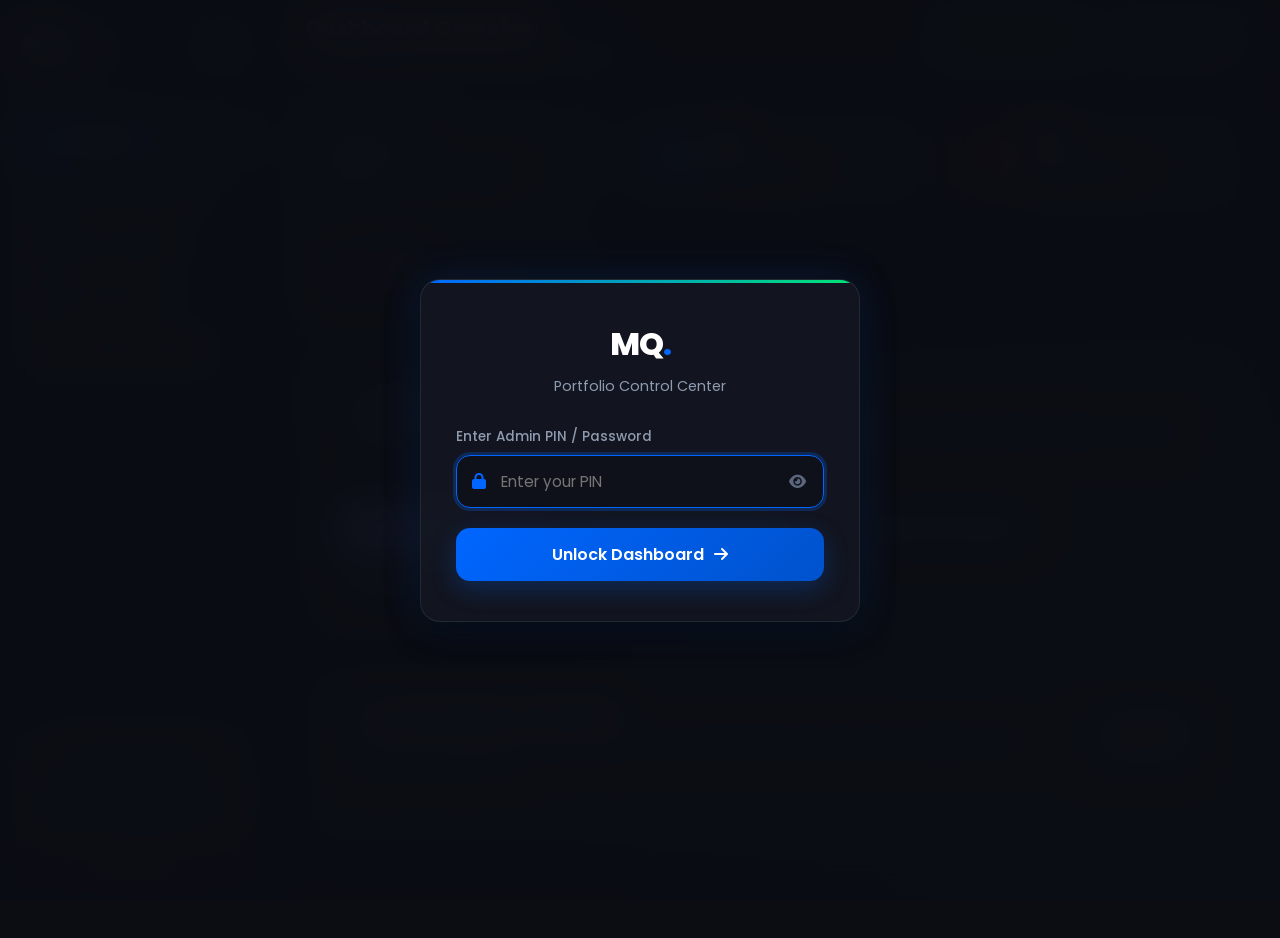
==== commit 7421725b: "Change section heading from Featured Projects to Projects across site and admin" ====
--- a/admin.html
+++ b/admin.html
@@ -87,7 +87,7 @@
                     <i class="fas fa-external-link-alt"></i> View Home Page
                 </a>
                 <a href="works.html" target="_blank" class="btn-sidebar-view" style="color: #7B8AF4; border-color: rgba(123, 138, 244, 0.3);">
-                    <i class="fas fa-layer-group"></i> View Live Projects ↗
+                    <i class="fas fa-layer-group"></i> View Live Projects â†—
                 </a>
                 <button type="button" class="btn-sidebar-logout" id="logoutBtn">
                     <i class="fas fa-sign-out-alt"></i> Logout
@@ -162,7 +162,7 @@
                         <div class="editor-card-header">
                             <div>
                                 <h2><i class="fas fa-bolt"></i> Quick Actions</h2>
-                                <p>എളുപ്പത്തിൽ മാറ്റങ്ങൾ വരുത്താനുള്ള കുറുക്കുവഴികൾ</p>
+                                <p>à´Žà´³àµà´ªàµà´ªà´¤àµà´¤à´¿àµ½ à´®à´¾à´±àµà´±à´™àµà´™àµ¾ à´µà´°àµà´¤àµà´¤à´¾à´¨àµà´³àµà´³ à´•àµà´±àµà´•àµà´•àµà´µà´´à´¿à´•àµ¾</p>
                             </div>
                         </div>
                         <div style="display: flex; gap: 14px; flex-wrap: wrap;">
@@ -186,7 +186,7 @@
                         <div class="editor-card-header">
                             <div>
                                 <h2><i class="fas fa-clock-rotate-left"></i> Current Works in Portfolio</h2>
-                                <p>നിലവിൽ വെബ്‌സൈറ്റിൽ കാണിക്കുന്ന വർക്കുകൾ</p>
+                                <p>à´¨à´¿à´²à´µà´¿àµ½ à´µàµ†à´¬àµâ€Œà´¸àµˆà´±àµà´±à´¿àµ½ à´•à´¾à´£à´¿à´•àµà´•àµà´¨àµà´¨ à´µàµ¼à´•àµà´•àµà´•àµ¾</p>
                             </div>
                             <button type="button" class="btn-secondary" id="seeAllWorksBtn">
                                 View All Media <i class="fas fa-arrow-right"></i>
@@ -208,7 +208,7 @@
                         <div class="editor-card-header">
                             <div>
                                 <h2><i class="fas fa-heading" style="color: #7B8AF4;"></i> Featured Projects Header Text</h2>
-                                <p>വെബ്‌സൈറ്റിലെ "Featured Projects" തലക്കെട്ടും സബ്‌ടൈറ്റിലും മാറ്റുക</p>
+                                <p>à´µàµ†à´¬àµâ€Œà´¸àµˆà´±àµà´±à´¿à´²àµ† "Featured Projects" à´¤à´²à´•àµà´•àµ†à´Ÿàµà´Ÿàµà´‚ à´¸à´¬àµâ€Œà´Ÿàµˆà´±àµà´±à´¿à´²àµà´‚ à´®à´¾à´±àµà´±àµà´•</p>
                             </div>
                             <span style="background: rgba(123, 138, 244, 0.15); color: #7B8AF4; border: 1px solid rgba(123, 138, 244, 0.3); padding: 4px 10px; border-radius: 6px; font-size: 0.75rem; font-weight: 600;">Header Settings</span>
                         </div>
@@ -218,9 +218,9 @@
                                 <div class="form-group-field">
                                     <label for="fpHeaderTitle">
                                         Section Heading Title
-                                        <span class="label-hint">Default: Featured Projects</span>
-                                    </label>
-                                    <input type="text" id="fpHeaderTitle" class="admin-input" placeholder="Featured Projects" value="Featured Projects" required>
+                                        <span class="label-hint">Default: Projects</span>
+                                    </label>
+                                    <input type="text" id="fpHeaderTitle" class="admin-input" placeholder="Projects" value="Projects" required>
                                 </div>
                                 <div class="form-group-field">
                                     <label for="fpHeaderBadge">
@@ -234,7 +234,7 @@
                             <div class="form-group-field">
                                 <label for="fpHeaderSubtitle">
                                     Section Description / Subtitle
-                                    <span class="label-hint">Heading-ന് താഴെ കാണിക്കുന്ന വിവരണം</span>
+                                    <span class="label-hint">Heading-à´¨àµ à´¤à´¾à´´àµ† à´•à´¾à´£à´¿à´•àµà´•àµà´¨àµà´¨ à´µà´¿à´µà´°à´£à´‚</span>
                                 </label>
                                 <textarea id="fpHeaderSubtitle" class="admin-textarea" rows="2" placeholder="High-impact 3D animation, brand identity, and commercial video production built for scaling modern creative ventures."></textarea>
                             </div>
@@ -252,13 +252,13 @@
                         <div class="editor-card-header">
                             <div>
                                 <h2><i class="fas fa-tags" style="color: #7B8AF4;"></i> Category Filter Pills Manager</h2>
-                                <p>സ്ക്രീൻഷോട്ടിൽ മാർക്ക് ചെയ്ത ഫിൽറ്റർ ടാബുകൾ ആഡ് ചെയ്യാനും എഡിറ്റ്/ഡിലീറ്റ് ചെയ്യാനും</p>
+                                <p>à´¸àµà´•àµà´°àµ€àµ»à´·àµ‹à´Ÿàµà´Ÿà´¿àµ½ à´®à´¾àµ¼à´•àµà´•àµ à´šàµ†à´¯àµà´¤ à´«à´¿àµ½à´±àµà´±àµ¼ à´Ÿà´¾à´¬àµà´•àµ¾ à´†à´¡àµ à´šàµ†à´¯àµà´¯à´¾à´¨àµà´‚ à´Žà´¡à´¿à´±àµà´±àµ/à´¡à´¿à´²àµ€à´±àµà´±àµ à´šàµ†à´¯àµà´¯à´¾à´¨àµà´‚</p>
                             </div>
                             <span style="background: rgba(123, 138, 244, 0.15); color: #7B8AF4; border: 1px solid rgba(123, 138, 244, 0.3); padding: 4px 10px; border-radius: 6px; font-size: 0.75rem; font-weight: 600;">Filter Pills</span>
                         </div>
 
                         <div style="margin-bottom: 16px;">
-                            <label style="display: block; font-size: 0.85rem; color: var(--text-muted); margin-bottom: 10px;">Active Categories (വെബ്‌സൈറ്റിൽ കാണിക്കുന്ന ഫിൽറ്ററുകൾ):</label>
+                            <label style="display: block; font-size: 0.85rem; color: var(--text-muted); margin-bottom: 10px;">Active Categories (à´µàµ†à´¬àµâ€Œà´¸àµˆà´±àµà´±à´¿àµ½ à´•à´¾à´£à´¿à´•àµà´•àµà´¨àµà´¨ à´«à´¿àµ½à´±àµà´±à´±àµà´•àµ¾):</label>
                             <div id="categoryPillsManagerList" style="display: flex; flex-wrap: wrap; gap: 10px;">
                                 <!-- Populated dynamically with category chips having delete buttons -->
                             </div>
@@ -325,7 +325,7 @@
                         <div class="editor-card-header">
                             <div>
                                 <h2><i class="fas fa-address-card"></i> Contact Numbers & Social Profiles</h2>
-                                <p>ഫോൺ നമ്പർ, ഇൻസ്റ്റാഗ്രാം, വാട്ട്സ്ആപ്പ് ലിങ്കുകൾ മാറ്റുക</p>
+                                <p>à´«àµ‹àµº à´¨à´®àµà´ªàµ¼, à´‡àµ»à´¸àµà´±àµà´±à´¾à´—àµà´°à´¾à´‚, à´µà´¾à´Ÿàµà´Ÿàµà´¸àµà´†à´ªàµà´ªàµ à´²à´¿à´™àµà´•àµà´•àµ¾ à´®à´¾à´±àµà´±àµà´•</p>
                             </div>
                         </div>
 
@@ -388,7 +388,7 @@
                         <div class="editor-card-header">
                             <div>
                                 <h2><i class="fas fa-file-pen"></i> Hero & Bio Content</h2>
-                                <p>ഹോം പേജിലെ പ്രധാന തലക്കെട്ടുകളും വിവരണങ്ങളും മാറ്റുക</p>
+                                <p>à´¹àµ‹à´‚ à´ªàµ‡à´œà´¿à´²àµ† à´ªàµà´°à´§à´¾à´¨ à´¤à´²à´•àµà´•àµ†à´Ÿàµà´Ÿàµà´•à´³àµà´‚ à´µà´¿à´µà´°à´£à´™àµà´™à´³àµà´‚ à´®à´¾à´±àµà´±àµà´•</p>
                             </div>
                         </div>
 
@@ -439,7 +439,7 @@
                         <div class="editor-card-header">
                             <div>
                                 <h2><i class="fas fa-key"></i> Change Admin Password / PIN</h2>
-                                <p>അഡ്മിൻ പാനലിലേക്ക് ലോഗിൻ ചെയ്യാനുള്ള PIN മാറ്റുക</p>
+                                <p>à´…à´¡àµà´®à´¿àµ» à´ªà´¾à´¨à´²à´¿à´²àµ‡à´•àµà´•àµ à´²àµ‹à´—à´¿àµ» à´šàµ†à´¯àµà´¯à´¾à´¨àµà´³àµà´³ PIN à´®à´¾à´±àµà´±àµà´•</p>
                             </div>
                         </div>
 
@@ -463,13 +463,13 @@
                         <div class="editor-card-header">
                             <div>
                                 <h2><i class="fab fa-github"></i> GitHub Live Cloud Sync</h2>
-                                <p>മറ്റേതൊരു PC-യിലോ ഫോണിലോ ഇരുന്നും സൈറ്റ് അപ്‌ഡേറ്റ് ചെയ്യാൻ GitHub-ലേക്ക് നേരിട്ട് Sync ചെയ്യാം</p>
+                                <p>à´®à´±àµà´±àµ‡à´¤àµŠà´°àµ PC-à´¯à´¿à´²àµ‹ à´«àµ‹à´£à´¿à´²àµ‹ à´‡à´°àµà´¨àµà´¨àµà´‚ à´¸àµˆà´±àµà´±àµ à´…à´ªàµâ€Œà´¡àµ‡à´±àµà´±àµ à´šàµ†à´¯àµà´¯à´¾àµ» GitHub-à´²àµ‡à´•àµà´•àµ à´¨àµ‡à´°à´¿à´Ÿàµà´Ÿàµ Sync à´šàµ†à´¯àµà´¯à´¾à´‚</p>
                             </div>
                             <span style="background: rgba(0, 102, 255, 0.2); color: #0066ff; border: 1px solid rgba(0, 102, 255, 0.4); padding: 4px 10px; border-radius: 6px; font-size: 0.75rem; font-weight: 600;">Worldwide Live</span>
                         </div>
 
                         <div style="margin-bottom: 20px; line-height: 1.6; font-size: 0.85rem; color: var(--text-muted);">
-                            നിങ്ങൾ അഡ്മിൻ പാനലിൽ വരുത്തുന്ന മാറ്റങ്ങൾ (പുതിയ പ്രൊജക്റ്റുകൾ, ഗ്രാഫിക് ഡിസൈൻ കാർഡുകൾ, ഫോൺ നമ്പർ, ഇൻസ്റ്റാഗ്രാം ലിങ്ക്) ലോകത്ത് ആര് സന്ദർശിച്ചാലും തത്സമയം കാണാൻ ഒരു തവണ നിങ്ങളുടെ GitHub Token നൽകി <strong>Push All Changes</strong> ക്ലിക്ക് ചെയ്യുക.
+                            à´¨à´¿à´™àµà´™àµ¾ à´…à´¡àµà´®à´¿àµ» à´ªà´¾à´¨à´²à´¿àµ½ à´µà´°àµà´¤àµà´¤àµà´¨àµà´¨ à´®à´¾à´±àµà´±à´™àµà´™àµ¾ (à´ªàµà´¤à´¿à´¯ à´ªàµà´°àµŠà´œà´•àµà´±àµà´±àµà´•àµ¾, à´—àµà´°à´¾à´«à´¿à´•àµ à´¡à´¿à´¸àµˆàµ» à´•à´¾àµ¼à´¡àµà´•àµ¾, à´«àµ‹àµº à´¨à´®àµà´ªàµ¼, à´‡àµ»à´¸àµà´±àµà´±à´¾à´—àµà´°à´¾à´‚ à´²à´¿à´™àµà´•àµ) à´²àµ‹à´•à´¤àµà´¤àµ à´†à´°àµ à´¸à´¨àµà´¦àµ¼à´¶à´¿à´šàµà´šà´¾à´²àµà´‚ à´¤à´¤àµà´¸à´®à´¯à´‚ à´•à´¾à´£à´¾àµ» à´’à´°àµ à´¤à´µà´£ à´¨à´¿à´™àµà´™à´³àµà´Ÿàµ† GitHub Token à´¨àµ½à´•à´¿ <strong>Push All Changes</strong> à´•àµà´²à´¿à´•àµà´•àµ à´šàµ†à´¯àµà´¯àµà´•.
                         </div>
 
                         <form id="githubSyncForm">
@@ -481,7 +481,7 @@
                                 <div class="form-group-field">
                                     <label for="ghToken">
                                         GitHub Personal Access Token (PAT)
-                                        <span class="label-hint"><a href="https://github.com/settings/tokens" target="_blank" style="color:var(--primary); text-decoration:none;">Generate Token ↗</a></span>
+                                        <span class="label-hint"><a href="https://github.com/settings/tokens" target="_blank" style="color:var(--primary); text-decoration:none;">Generate Token â†—</a></span>
                                     </label>
                                     <input type="password" id="ghToken" class="admin-input" placeholder="ghp_xxxxxxxxxxxxxxxxxxxx">
                                 </div>
@@ -503,7 +503,7 @@
                         <div class="editor-card-header">
                             <div>
                                 <h2><i class="fas fa-database"></i> Backup & Data Restore</h2>
-                                <p>വർക്കുകളും വിവരങ്ങളും ബാക്കപ്പ് എടുക്കാനും റീസ്റ്റോർ ചെയ്യാനും</p>
+                                <p>à´µàµ¼à´•àµà´•àµà´•à´³àµà´‚ à´µà´¿à´µà´°à´™àµà´™à´³àµà´‚ à´¬à´¾à´•àµà´•à´ªàµà´ªàµ à´Žà´Ÿàµà´•àµà´•à´¾à´¨àµà´‚ à´±àµ€à´¸àµà´±àµà´±àµ‹àµ¼ à´šàµ†à´¯àµà´¯à´¾à´¨àµà´‚</p>
                             </div>
                         </div>
 
@@ -520,7 +520,7 @@
                             </button>
                         </div>
                         <p style="font-size: 0.82rem; color: var(--text-dim); line-height: 1.6;">
-                            * "Download Backup" ക്ലിക്ക് ചെയ്താൽ നിലവിലെ എല്ലാ പ്രൊജക്റ്റുകളും വീഡിയോകളും അടങ്ങിയ ഒരു ഫയൽ നിങ്ങളുടെ കമ്പ്യൂട്ടറിൽ സേവാകും.
+                            * "Download Backup" à´•àµà´²à´¿à´•àµà´•àµ à´šàµ†à´¯àµà´¤à´¾àµ½ à´¨à´¿à´²à´µà´¿à´²àµ† à´Žà´²àµà´²à´¾ à´ªàµà´°àµŠà´œà´•àµà´±àµà´±àµà´•à´³àµà´‚ à´µàµ€à´¡à´¿à´¯àµ‹à´•à´³àµà´‚ à´…à´Ÿà´™àµà´™à´¿à´¯ à´’à´°àµ à´«à´¯àµ½ à´¨à´¿à´™àµà´™à´³àµà´Ÿàµ† à´•à´®àµà´ªàµà´¯àµ‚à´Ÿàµà´Ÿà´±à´¿àµ½ à´¸àµ‡à´µà´¾à´•àµà´‚.
                         </p>
                     </div>
                 </section>
@@ -572,21 +572,41 @@
                         </div>
                     </div>
 
-                    <!-- Image URL -->
+                    <!-- Media Type & Project Link (YouTube, Behance, etc.) -->
+                    <div class="form-grid-2">
+                        <div class="form-group-field">
+                            <label for="fpMediaType">Project Type</label>
+                            <select id="fpMediaType" class="admin-select">
+                                <option value="image" selected>ðŸ–¼ï¸ Image Showcase / Design Poster</option>
+                                <option value="youtube">â–¶ï¸ YouTube Video / Reel</option>
+                                <option value="behance">ðŸŽ¨ Behance Case Study</option>
+                                <option value="link">ðŸ”— External Project Link</option>
+                            </select>
+                        </div>
+                        <div class="form-group-field">
+                            <label for="fpLink">
+                                Video / Project Link
+                                <span class="label-hint">YouTube / Behance link</span>
+                            </label>
+                            <input type="url" id="fpLink" class="admin-input" placeholder="https://youtu.be/... or https://behance.net/gallery/...">
+                        </div>
+                    </div>
+
+                    <!-- Cover Image / Thumbnail URL -->
                     <div class="form-group-field">
                         <label for="fpImage">
-                            Image URL
-                            <span class="label-hint">Paste high-res image link</span>
+                            Cover Image / Thumbnail URL
+                            <span class="label-hint">YouTube à´²à´¿à´™àµà´•àµ à´¨àµ½à´•à´¿à´¯à´¾àµ½ thumbnail à´“à´Ÿàµà´Ÿàµ‹à´®à´¾à´±àµà´±à´¿à´•àµà´•à´¾à´¯à´¿ à´Žà´Ÿàµà´•àµà´•àµà´‚</span>
                         </label>
-                        <input type="url" id="fpImage" class="admin-input" placeholder="https://images.unsplash.com/..." required>
+                        <input type="text" id="fpImage" class="admin-input" placeholder="https://images.unsplash.com/... or paste YouTube URL">
                     </div>
 
                     <!-- Image Upload from computer -->
                     <div class="form-group-field">
-                        <label>Or Upload Image from Computer</label>
+                        <label>Or Upload Cover Image from Computer</label>
                         <div class="file-drop-zone" id="fpFileDropZone">
                             <i class="fas fa-cloud-arrow-up" style="color: #7B8AF4;"></i>
-                            <p>Click here or drag an image</p>
+                            <p>Click here or drag an image (Behance / Custom Artwork)</p>
                             <span>Supports JPG, PNG, WEBP</span>
                             <input type="file" id="fpImageFileInput" accept="image/*" style="display: none;">
                         </div>
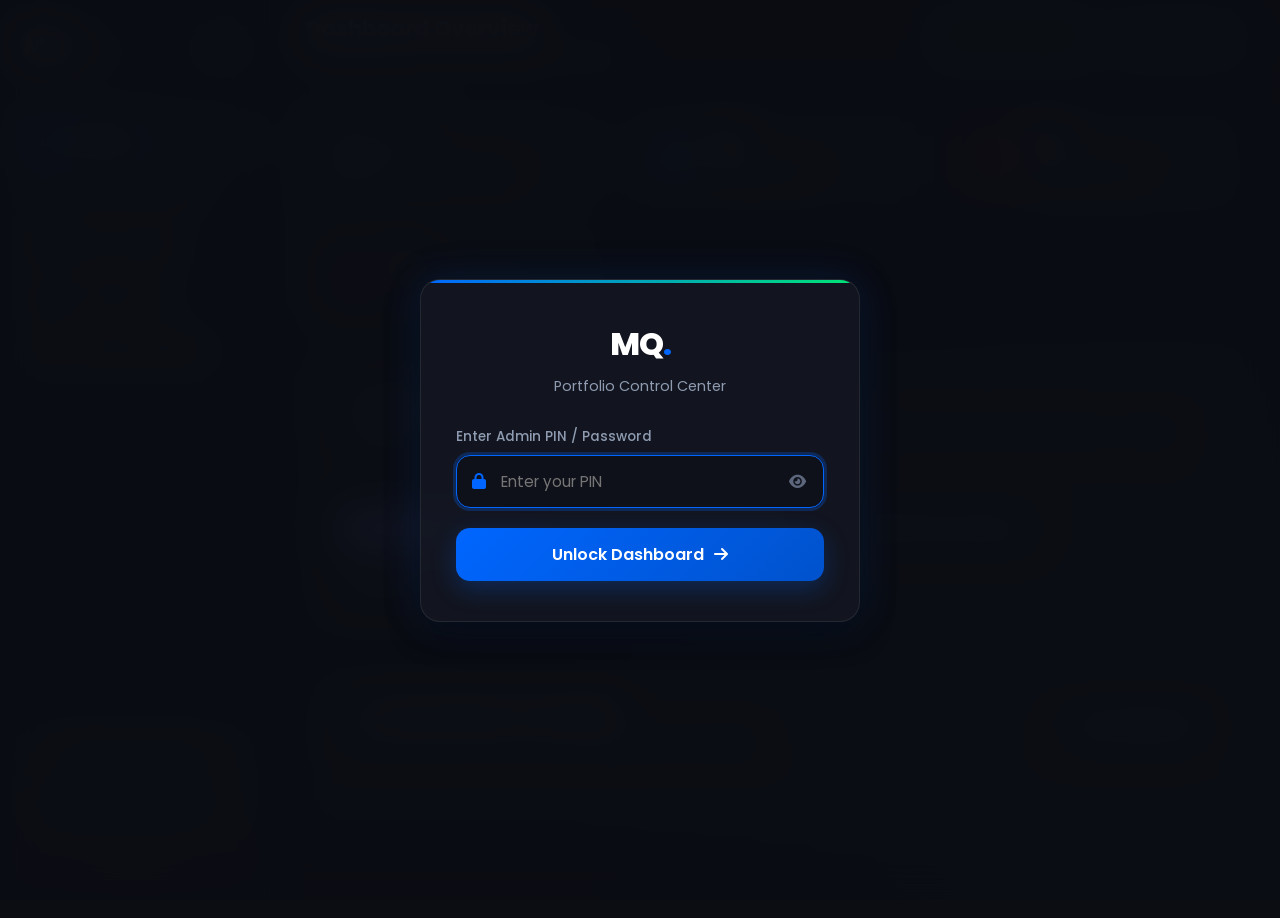
==== commit 5efd41be: "Optimize projects page layout: scale masonry grid, hug video modal to 9:16 aspect ratio, clean top h" ====
--- a/admin.html
+++ b/admin.html
@@ -87,7 +87,7 @@
                     <i class="fas fa-external-link-alt"></i> View Home Page
                 </a>
                 <a href="works.html" target="_blank" class="btn-sidebar-view" style="color: #7B8AF4; border-color: rgba(123, 138, 244, 0.3);">
-                    <i class="fas fa-layer-group"></i> View Live Projects â†—
+                    <i class="fas fa-layer-group"></i> View Live Projects &#x2197;
                 </a>
                 <button type="button" class="btn-sidebar-logout" id="logoutBtn">
                     <i class="fas fa-sign-out-alt"></i> Logout
@@ -186,7 +186,7 @@
                         <div class="editor-card-header">
                             <div>
                                 <h2><i class="fas fa-clock-rotate-left"></i> Current Works in Portfolio</h2>
-                                <p>à´¨à´¿à´²à´µà´¿àµ½ à´µàµ†à´¬àµâ€Œà´¸àµˆà´±àµà´±à´¿àµ½ à´•à´¾à´£à´¿à´•àµà´•àµà´¨àµà´¨ à´µàµ¼à´•àµà´•àµà´•àµ¾</p>
+                                <p>All active projects and works currently displayed on the website</p>
                             </div>
                             <button type="button" class="btn-secondary" id="seeAllWorksBtn">
                                 View All Media <i class="fas fa-arrow-right"></i>
@@ -208,7 +208,7 @@
                         <div class="editor-card-header">
                             <div>
                                 <h2><i class="fas fa-heading" style="color: #7B8AF4;"></i> Featured Projects Header Text</h2>
-                                <p>à´µàµ†à´¬àµâ€Œà´¸àµˆà´±àµà´±à´¿à´²àµ† "Featured Projects" à´¤à´²à´•àµà´•àµ†à´Ÿàµà´Ÿàµà´‚ à´¸à´¬àµâ€Œà´Ÿàµˆà´±àµà´±à´¿à´²àµà´‚ à´®à´¾à´±àµà´±àµà´•</p>
+                                <p>Customize the Projects section header title, badge, and description</p>
                             </div>
                             <span style="background: rgba(123, 138, 244, 0.15); color: #7B8AF4; border: 1px solid rgba(123, 138, 244, 0.3); padding: 4px 10px; border-radius: 6px; font-size: 0.75rem; font-weight: 600;">Header Settings</span>
                         </div>
@@ -234,7 +234,7 @@
                             <div class="form-group-field">
                                 <label for="fpHeaderSubtitle">
                                     Section Description / Subtitle
-                                    <span class="label-hint">Heading-à´¨àµ à´¤à´¾à´´àµ† à´•à´¾à´£à´¿à´•àµà´•àµà´¨àµà´¨ à´µà´¿à´µà´°à´£à´‚</span>
+                                    <span class="label-hint">Summary text shown beneath the main Projects heading</span>
                                 </label>
                                 <textarea id="fpHeaderSubtitle" class="admin-textarea" rows="2" placeholder="High-impact 3D animation, brand identity, and commercial video production built for scaling modern creative ventures."></textarea>
                             </div>
@@ -252,13 +252,13 @@
                         <div class="editor-card-header">
                             <div>
                                 <h2><i class="fas fa-tags" style="color: #7B8AF4;"></i> Category Filter Pills Manager</h2>
-                                <p>à´¸àµà´•àµà´°àµ€àµ»à´·àµ‹à´Ÿàµà´Ÿà´¿àµ½ à´®à´¾àµ¼à´•àµà´•àµ à´šàµ†à´¯àµà´¤ à´«à´¿àµ½à´±àµà´±àµ¼ à´Ÿà´¾à´¬àµà´•àµ¾ à´†à´¡àµ à´šàµ†à´¯àµà´¯à´¾à´¨àµà´‚ à´Žà´¡à´¿à´±àµà´±àµ/à´¡à´¿à´²àµ€à´±àµà´±àµ à´šàµ†à´¯àµà´¯à´¾à´¨àµà´‚</p>
+                                <p>Add, edit, or remove the interactive category filter pills (e.g. Graphic Design, 3D Motion, Brand Identity)</p>
                             </div>
                             <span style="background: rgba(123, 138, 244, 0.15); color: #7B8AF4; border: 1px solid rgba(123, 138, 244, 0.3); padding: 4px 10px; border-radius: 6px; font-size: 0.75rem; font-weight: 600;">Filter Pills</span>
                         </div>
 
                         <div style="margin-bottom: 16px;">
-                            <label style="display: block; font-size: 0.85rem; color: var(--text-muted); margin-bottom: 10px;">Active Categories (à´µàµ†à´¬àµâ€Œà´¸àµˆà´±àµà´±à´¿àµ½ à´•à´¾à´£à´¿à´•àµà´•àµà´¨àµà´¨ à´«à´¿àµ½à´±àµà´±à´±àµà´•àµ¾):</label>
+                            <label style="display: block; font-size: 0.85rem; color: var(--text-muted); margin-bottom: 10px;">Active Filter Categories:</label>
                             <div id="categoryPillsManagerList" style="display: flex; flex-wrap: wrap; gap: 10px;">
                                 <!-- Populated dynamically with category chips having delete buttons -->
                             </div>
@@ -373,6 +373,13 @@
                                     </label>
                                     <input type="url" id="profLinkedin" class="admin-input" placeholder="https://linkedin.com/in/MQ-Ads">
                                 </div>
+                                <div class="form-group-field">
+                                    <label for="profBehance">
+                                        Behance Profile Link
+                                        <span class="label-hint">https://behance.net/...</span>
+                                    </label>
+                                    <input type="url" id="profBehance" class="admin-input" placeholder="https://www.behance.net/mq_ads">
+                                </div>
                             </div>
 
                             <div class="form-save-bar">
@@ -463,13 +470,13 @@
                         <div class="editor-card-header">
                             <div>
                                 <h2><i class="fab fa-github"></i> GitHub Live Cloud Sync</h2>
-                                <p>à´®à´±àµà´±àµ‡à´¤àµŠà´°àµ PC-à´¯à´¿à´²àµ‹ à´«àµ‹à´£à´¿à´²àµ‹ à´‡à´°àµà´¨àµà´¨àµà´‚ à´¸àµˆà´±àµà´±àµ à´…à´ªàµâ€Œà´¡àµ‡à´±àµà´±àµ à´šàµ†à´¯àµà´¯à´¾àµ» GitHub-à´²àµ‡à´•àµà´•àµ à´¨àµ‡à´°à´¿à´Ÿàµà´Ÿàµ Sync à´šàµ†à´¯àµà´¯à´¾à´‚</p>
+                                <p>Push live updates directly to GitHub to update your website across all devices worldwide</p>
                             </div>
                             <span style="background: rgba(0, 102, 255, 0.2); color: #0066ff; border: 1px solid rgba(0, 102, 255, 0.4); padding: 4px 10px; border-radius: 6px; font-size: 0.75rem; font-weight: 600;">Worldwide Live</span>
                         </div>
 
                         <div style="margin-bottom: 20px; line-height: 1.6; font-size: 0.85rem; color: var(--text-muted);">
-                            à´¨à´¿à´™àµà´™àµ¾ à´…à´¡àµà´®à´¿àµ» à´ªà´¾à´¨à´²à´¿àµ½ à´µà´°àµà´¤àµà´¤àµà´¨àµà´¨ à´®à´¾à´±àµà´±à´™àµà´™àµ¾ (à´ªàµà´¤à´¿à´¯ à´ªàµà´°àµŠà´œà´•àµà´±àµà´±àµà´•àµ¾, à´—àµà´°à´¾à´«à´¿à´•àµ à´¡à´¿à´¸àµˆàµ» à´•à´¾àµ¼à´¡àµà´•àµ¾, à´«àµ‹àµº à´¨à´®àµà´ªàµ¼, à´‡àµ»à´¸àµà´±àµà´±à´¾à´—àµà´°à´¾à´‚ à´²à´¿à´™àµà´•àµ) à´²àµ‹à´•à´¤àµà´¤àµ à´†à´°àµ à´¸à´¨àµà´¦àµ¼à´¶à´¿à´šàµà´šà´¾à´²àµà´‚ à´¤à´¤àµà´¸à´®à´¯à´‚ à´•à´¾à´£à´¾àµ» à´’à´°àµ à´¤à´µà´£ à´¨à´¿à´™àµà´™à´³àµà´Ÿàµ† GitHub Token à´¨àµ½à´•à´¿ <strong>Push All Changes</strong> à´•àµà´²à´¿à´•àµà´•àµ à´šàµ†à´¯àµà´¯àµà´•.
+                            When you update projects, add Graphic Design cards, or edit contact details in this dashboard, click <strong>Push All Changes</strong> to deploy instantly to your live GitHub & Vercel website.
                         </div>
 
                         <form id="githubSyncForm">
@@ -481,7 +488,7 @@
                                 <div class="form-group-field">
                                     <label for="ghToken">
                                         GitHub Personal Access Token (PAT)
-                                        <span class="label-hint"><a href="https://github.com/settings/tokens" target="_blank" style="color:var(--primary); text-decoration:none;">Generate Token â†—</a></span>
+                                        <span class="label-hint"><a href="https://github.com/settings/tokens" target="_blank" style="color:var(--primary); text-decoration:none;">Generate Token &#x2197;</a></span>
                                     </label>
                                     <input type="password" id="ghToken" class="admin-input" placeholder="ghp_xxxxxxxxxxxxxxxxxxxx">
                                 </div>
@@ -577,10 +584,10 @@
                         <div class="form-group-field">
                             <label for="fpMediaType">Project Type</label>
                             <select id="fpMediaType" class="admin-select">
-                                <option value="image" selected>ðŸ–¼ï¸ Image Showcase / Design Poster</option>
-                                <option value="youtube">â–¶ï¸ YouTube Video / Reel</option>
-                                <option value="behance">ðŸŽ¨ Behance Case Study</option>
-                                <option value="link">ðŸ”— External Project Link</option>
+                                <option value="image" selected>Image Showcase / Design Poster</option>
+                                <option value="youtube">YouTube Video / Reel</option>
+                                <option value="behance">Behance Case Study</option>
+                                <option value="link">External Project Link</option>
                             </select>
                         </div>
                         <div class="form-group-field">
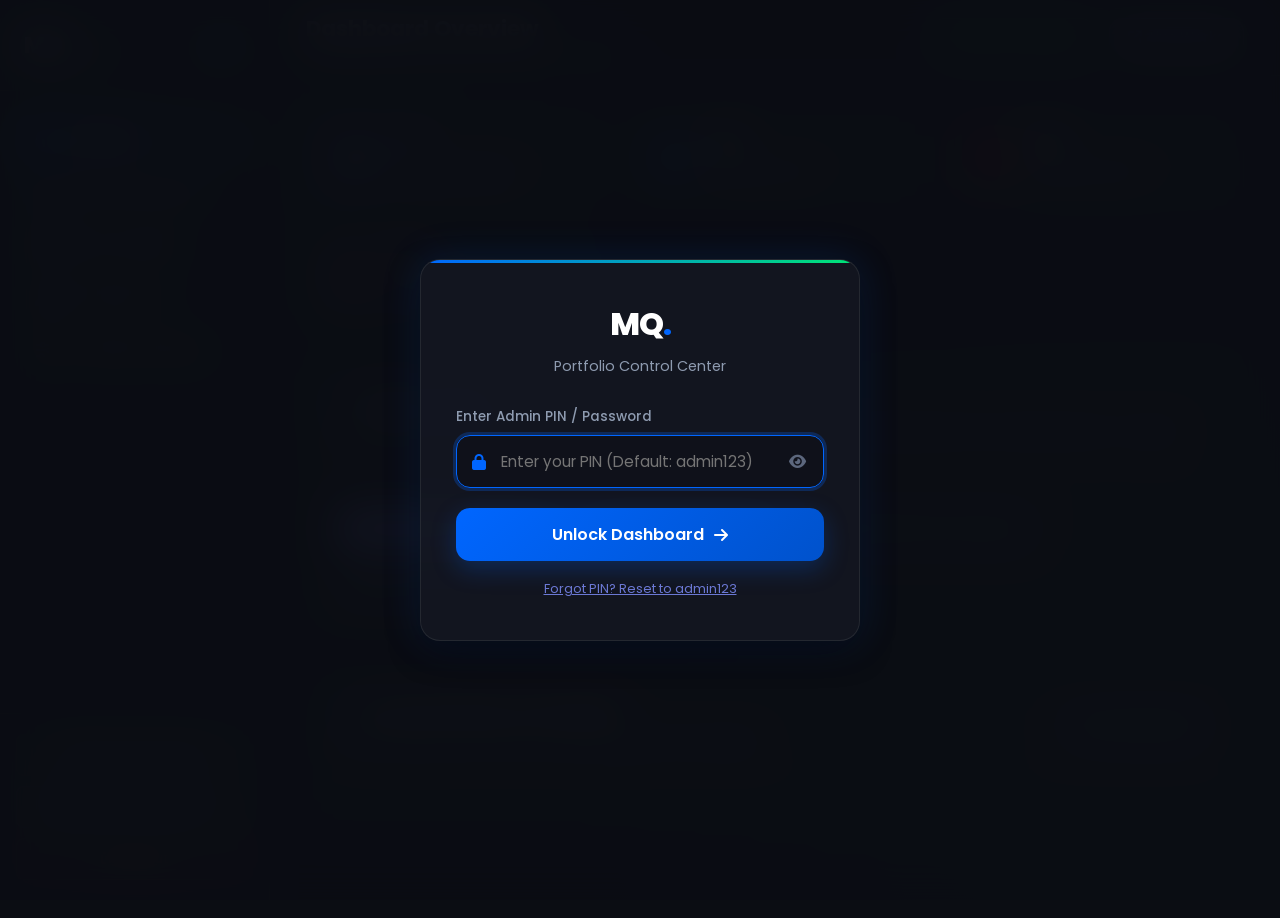
==== commit f219a07f: "Fix admin lock: add master fallback admin123, case-insensitivity, forgot PIN button and emergency UR" ====
--- a/admin.html
+++ b/admin.html
@@ -26,7 +26,7 @@
                     <label for="adminPinInput">Enter Admin PIN / Password</label>
                     <div class="input-icon-wrap">
                         <i class="fas fa-lock prefix-icon"></i>
-                        <input type="password" id="adminPinInput" placeholder="Enter your PIN" required autofocus autocomplete="current-password">
+                        <input type="password" id="adminPinInput" placeholder="Enter your PIN (Default: admin123)" required autofocus autocomplete="current-password" autocapitalize="none" autocorrect="off" spellcheck="false">
                         <button type="button" class="toggle-pwd-btn" id="togglePwdBtn" aria-label="Toggle password visibility">
                             <i class="fas fa-eye" id="togglePwdIcon"></i>
                         </button>
@@ -35,6 +35,11 @@
                 <button type="submit" class="login-btn">
                     Unlock Dashboard <i class="fas fa-arrow-right"></i>
                 </button>
+                <div style="margin-top: 14px; text-align: center;">
+                    <button type="button" id="forgotPinBtn" style="background: none; border: none; color: #7B8AF4; font-size: 0.8rem; cursor: pointer; text-decoration: underline; opacity: 0.85; transition: opacity 0.2s;">
+                        Forgot PIN? Reset to admin123
+                    </button>
+                </div>
             </form>
         </div>
     </div>
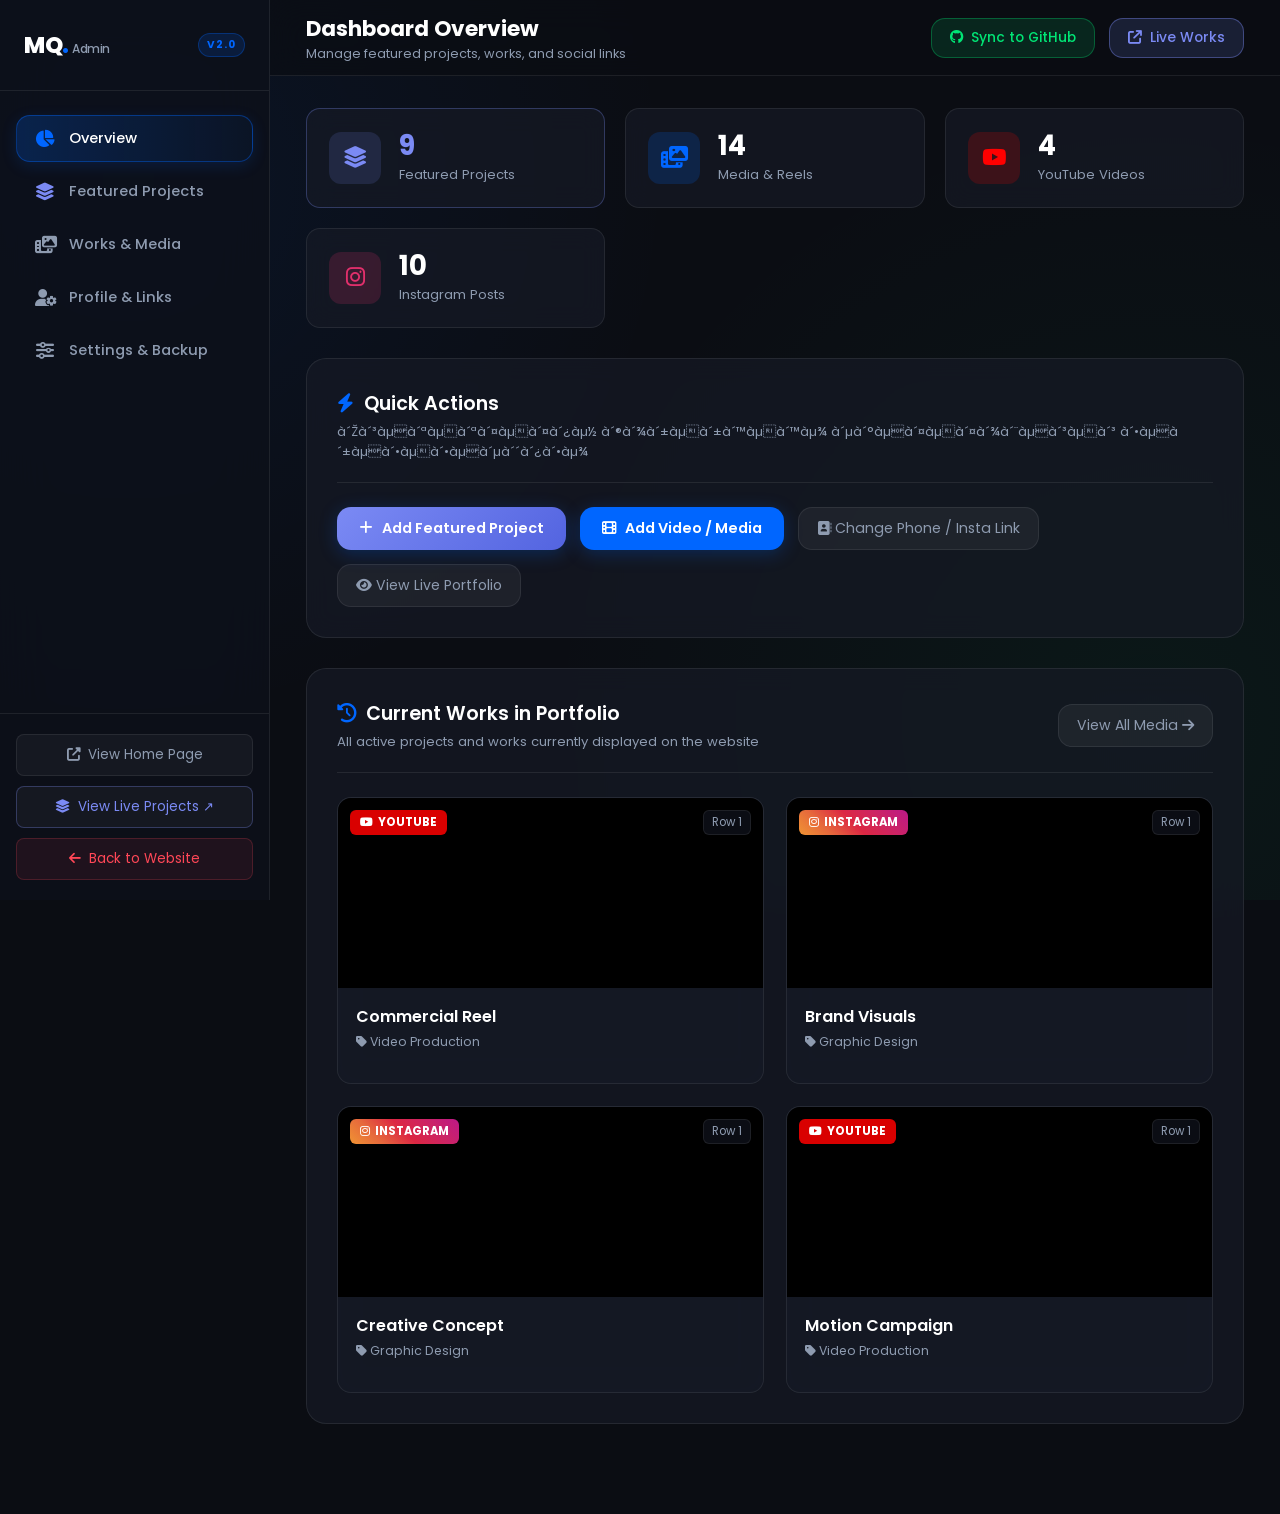
==== commit d6726f0a: "Remove admin PIN lock barrier for instant access and enable direct video playback in modal" ====
--- a/admin.html
+++ b/admin.html
@@ -3,49 +3,21 @@
 <head>
     <meta charset="UTF-8">
     <meta name="viewport" content="width=device-width, initial-scale=1.0, maximum-scale=5.0, viewport-fit=cover">
+    <meta http-equiv="Cache-Control" content="no-cache, no-store, must-revalidate">
+    <meta http-equiv="Pragma" content="no-cache">
+    <meta http-equiv="Expires" content="0">
     <title>MQ Admin Panel | Muhammed Qasim Portfolio</title>
     <!-- Google Fonts: Poppins -->
     <link href="https://fonts.googleapis.com/css2?family=Poppins:wght@300;400;500;600;700;800&display=swap" rel="stylesheet">
     <!-- Font Awesome -->
     <link rel="stylesheet" href="https://cdnjs.cloudflare.com/ajax/libs/font-awesome/6.4.0/css/all.min.css">
     <!-- Admin CSS -->
-    <link rel="stylesheet" href="admin.css">
+    <link rel="stylesheet" href="admin.css?v=4.0">
 </head>
 <body>
 
     <!-- =========================================================
-         1. LOGIN OVERLAY
-         ========================================================= -->
-    <div id="loginOverlay" class="login-wrapper">
-        <div class="login-card">
-            <div class="login-logo">MQ<span>.</span></div>
-            <p class="login-subtitle">Portfolio Control Center</p>
-
-            <form id="adminLoginForm" class="login-form">
-                <div class="form-group">
-                    <label for="adminPinInput">Enter Admin PIN / Password</label>
-                    <div class="input-icon-wrap">
-                        <i class="fas fa-lock prefix-icon"></i>
-                        <input type="password" id="adminPinInput" placeholder="Enter your PIN (Default: admin123)" required autofocus autocomplete="current-password" autocapitalize="none" autocorrect="off" spellcheck="false">
-                        <button type="button" class="toggle-pwd-btn" id="togglePwdBtn" aria-label="Toggle password visibility">
-                            <i class="fas fa-eye" id="togglePwdIcon"></i>
-                        </button>
-                    </div>
-                </div>
-                <button type="submit" class="login-btn">
-                    Unlock Dashboard <i class="fas fa-arrow-right"></i>
-                </button>
-                <div style="margin-top: 14px; text-align: center;">
-                    <button type="button" id="forgotPinBtn" style="background: none; border: none; color: #7B8AF4; font-size: 0.8rem; cursor: pointer; text-decoration: underline; opacity: 0.85; transition: opacity 0.2s;">
-                        Forgot PIN? Reset to admin123
-                    </button>
-                </div>
-            </form>
-        </div>
-    </div>
-
-    <!-- =========================================================
-         2. MAIN ADMIN DASHBOARD LAYOUT
+         MAIN ADMIN DASHBOARD LAYOUT (Direct Access - No Lock Screen)
          ========================================================= -->
     <!-- Sidebar Backdrop for Mobile/Tablet -->
     <div class="sidebar-backdrop" id="sidebarBackdrop"></div>
@@ -94,9 +66,9 @@
                 <a href="works.html" target="_blank" class="btn-sidebar-view" style="color: #7B8AF4; border-color: rgba(123, 138, 244, 0.3);">
                     <i class="fas fa-layer-group"></i> View Live Projects &#x2197;
                 </a>
-                <button type="button" class="btn-sidebar-logout" id="logoutBtn">
-                    <i class="fas fa-sign-out-alt"></i> Logout
-                </button>
+                <a href="index.html" class="btn-sidebar-logout" style="text-decoration: none; display: flex; align-items: center; justify-content: center; gap: 8px;">
+                    <i class="fas fa-arrow-left"></i> Back to Website
+                </a>
             </div>
         </aside>
 
@@ -446,30 +418,6 @@
                      ========================================================= -->
                 <section class="tab-content" id="tab-settings">
                     
-                    <!-- Change PIN -->
-                    <div class="editor-card">
-                        <div class="editor-card-header">
-                            <div>
-                                <h2><i class="fas fa-key"></i> Change Admin Password / PIN</h2>
-                                <p>à´…à´¡àµà´®à´¿àµ» à´ªà´¾à´¨à´²à´¿à´²àµ‡à´•àµà´•àµ à´²àµ‹à´—à´¿àµ» à´šàµ†à´¯àµà´¯à´¾à´¨àµà´³àµà´³ PIN à´®à´¾à´±àµà´±àµà´•</p>
-                            </div>
-                        </div>
-
-                        <form id="changePinForm" style="max-width: 450px;">
-                            <div class="form-group-field">
-                                <label for="newPin">New Password / PIN</label>
-                                <input type="password" id="newPin" class="admin-input" placeholder="Enter new PIN" required>
-                            </div>
-                            <div class="form-group-field">
-                                <label for="confirmPin">Confirm New PIN</label>
-                                <input type="password" id="confirmPin" class="admin-input" placeholder="Repeat new PIN" required>
-                            </div>
-                            <button type="submit" class="btn-primary-action">
-                                <i class="fas fa-shield-halved"></i> Update PIN
-                            </button>
-                        </form>
-                    </div>
-
                     <!-- GitHub Live Cloud Sync -->
                     <div class="editor-card">
                         <div class="editor-card-header">
@@ -800,7 +748,7 @@
     <div class="toast-container" id="toastContainer"></div>
 
     <!-- Shared Data Store & Admin Script -->
-    <script src="data.js"></script>
-    <script src="admin.js"></script>
+    <script src="data.js?v=4.0"></script>
+    <script src="admin.js?v=4.0"></script>
 </body>
 </html>
--- a/admin.css
+++ b/admin.css
@@ -68,25 +68,14 @@
 }
 
 /* =========================================================
-   LOGIN SCREEN
+   LOGIN SCREEN (DECOMMISSIONED - DIRECT ACCESS)
    ========================================================= */
 .login-wrapper {
-    position: fixed;
-    inset: 0;
-    display: flex;
-    align-items: center;
-    justify-content: center;
-    z-index: 9999;
-    background: rgba(11, 13, 19, 0.95);
-    backdrop-filter: blur(20px);
-    padding: 20px;
-    transition: opacity 0.4s ease, visibility 0.4s ease;
-}
-
-.login-wrapper.hidden {
-    opacity: 0;
-    visibility: hidden;
-    pointer-events: none;
+    display: none !important;
+    visibility: hidden !important;
+    opacity: 0 !important;
+    pointer-events: none !important;
+    z-index: -9999 !important;
 }
 
 .login-card {
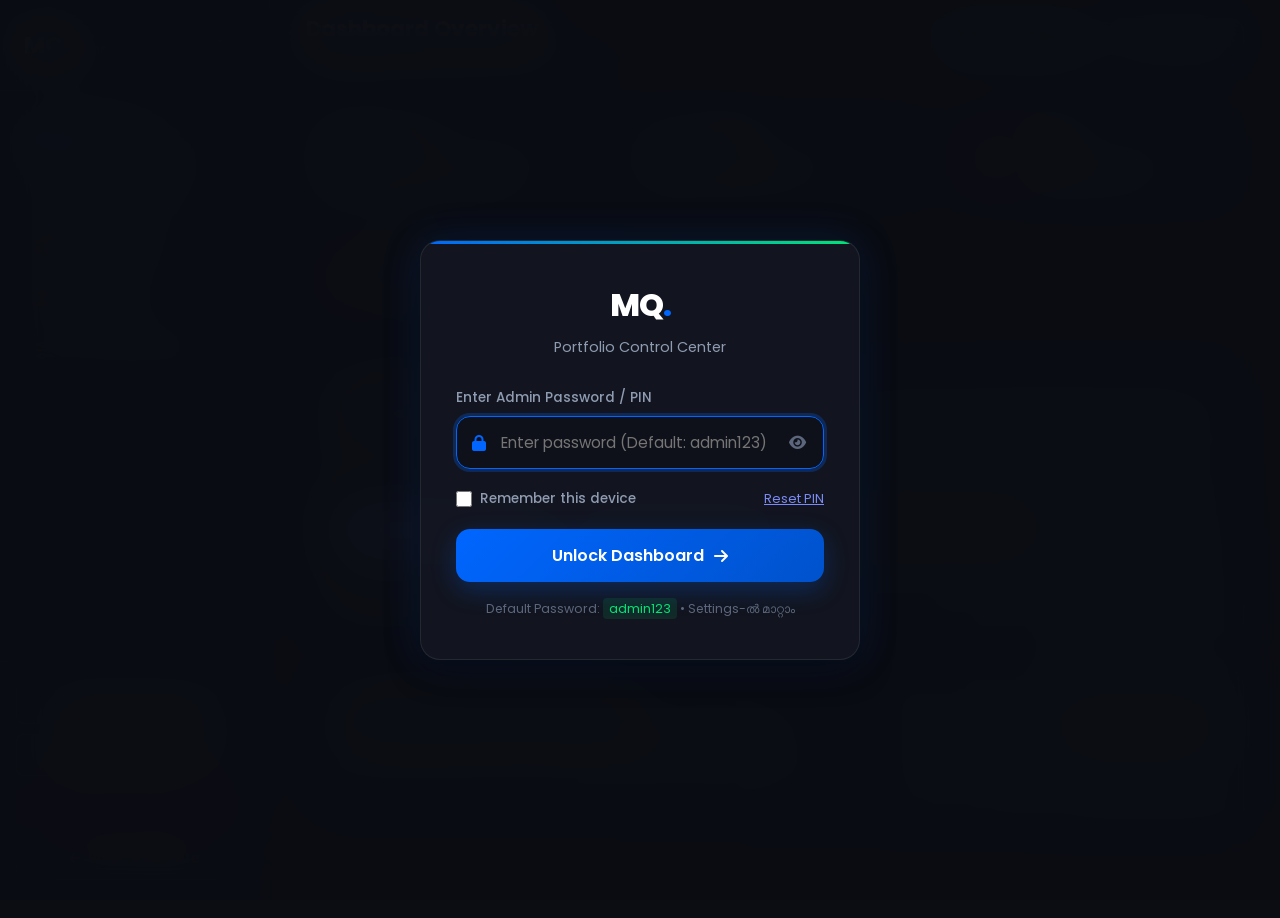
==== commit a5dcd0bc: "Add full password protection option with Settings toggle, custom PIN change, eye toggle and fail-saf" ====
--- a/admin.html
+++ b/admin.html
@@ -12,12 +12,53 @@
     <!-- Font Awesome -->
     <link rel="stylesheet" href="https://cdnjs.cloudflare.com/ajax/libs/font-awesome/6.4.0/css/all.min.css">
     <!-- Admin CSS -->
-    <link rel="stylesheet" href="admin.css?v=4.0">
+    <link rel="stylesheet" href="admin.css?v=4.1">
 </head>
 <body>
 
     <!-- =========================================================
-         MAIN ADMIN DASHBOARD LAYOUT (Direct Access - No Lock Screen)
+         1. LOGIN OVERLAY (Password Protection Option)
+         ========================================================= -->
+    <div id="loginOverlay" class="login-wrapper">
+        <div class="login-card">
+            <div class="login-logo">MQ<span>.</span></div>
+            <p class="login-subtitle">Portfolio Control Center</p>
+
+            <form id="adminLoginForm" class="login-form">
+                <div class="form-group">
+                    <label for="adminPinInput">Enter Admin Password / PIN</label>
+                    <div class="input-icon-wrap">
+                        <i class="fas fa-lock prefix-icon"></i>
+                        <input type="password" id="adminPinInput" placeholder="Enter password (Default: admin123)" required autofocus autocomplete="current-password" autocapitalize="none" autocorrect="off" spellcheck="false">
+                        <button type="button" class="toggle-pwd-btn" id="togglePwdBtn" aria-label="Toggle password visibility">
+                            <i class="fas fa-eye" id="togglePwdIcon"></i>
+                        </button>
+                    </div>
+                </div>
+
+                <div style="display: flex; align-items: center; justify-content: space-between; margin-bottom: 20px; font-size: 0.8rem; color: var(--text-muted);">
+                    <label style="display: inline-flex; align-items: center; gap: 8px; cursor: pointer; user-select: none; margin: 0;">
+                        <input type="checkbox" id="rememberMeCheck" style="accent-color: #0066ff; width: 16px; height: 16px; cursor: pointer;">
+                        <span>Remember this device</span>
+                    </label>
+                    <button type="button" id="forgotPinBtn" style="background: none; border: none; color: #7B8AF4; cursor: pointer; text-decoration: underline; font-size: 0.8rem;">
+                        Reset PIN
+                    </button>
+                </div>
+
+                <button type="submit" class="login-btn">
+                    Unlock Dashboard <i class="fas fa-arrow-right"></i>
+                </button>
+
+                <p class="login-hint" style="margin-top: 18px;">
+                    Default Password: <code>admin123</code> &bull; Settings-ൽ മാറ്റാം
+                </p>
+            </form>
+        </div>
+    </div>
+
+    <!-- =========================================================
+         2. MAIN ADMIN DASHBOARD LAYOUT
          ========================================================= -->
     <!-- Sidebar Backdrop for Mobile/Tablet -->
     <div class="sidebar-backdrop" id="sidebarBackdrop"></div>
@@ -66,7 +107,10 @@
                 <a href="works.html" target="_blank" class="btn-sidebar-view" style="color: #7B8AF4; border-color: rgba(123, 138, 244, 0.3);">
                     <i class="fas fa-layer-group"></i> View Live Projects &#x2197;
                 </a>
-                <a href="index.html" class="btn-sidebar-logout" style="text-decoration: none; display: flex; align-items: center; justify-content: center; gap: 8px;">
+                <button type="button" class="btn-sidebar-logout" id="lockDashboardBtn" style="display: flex; align-items: center; justify-content: center; gap: 8px;">
+                    <i class="fas fa-lock"></i> Lock Dashboard
+                </button>
+                <a href="index.html" class="btn-sidebar-view" style="text-decoration: none; display: flex; align-items: center; justify-content: center; gap: 8px; opacity: 0.75;">
                     <i class="fas fa-arrow-left"></i> Back to Website
                 </a>
             </div>
@@ -417,6 +461,66 @@
                      TAB 5: SETTINGS & BACKUP
                      ========================================================= -->
                 <section class="tab-content" id="tab-settings">
+                    
+                    <!-- Password & Security Option -->
+                    <div class="editor-card" id="passwordSettingsCard">
+                        <div class="editor-card-header">
+                            <div>
+                                <h2><i class="fas fa-shield-halved" style="color: #0066ff;"></i> Password & Security Option</h2>
+                                <p>Control admin panel password protection and update your login password</p>
+                            </div>
+                            <span id="pwdStatusBadge" style="background: rgba(0, 229, 117, 0.15); color: #00e575; border: 1px solid rgba(0, 229, 117, 0.3); padding: 4px 10px; border-radius: 6px; font-size: 0.75rem; font-weight: 600;">
+                                <i class="fas fa-lock"></i> Password Protected
+                            </span>
+                        </div>
+
+                        <!-- Toggle switch to Enable / Disable Password Protection -->
+                        <div style="background: rgba(255, 255, 255, 0.03); border: 1px solid var(--border-glass); border-radius: 12px; padding: 18px; margin-bottom: 24px; display: flex; align-items: center; justify-content: space-between; flex-wrap: wrap; gap: 15px;">
+                            <div>
+                                <strong style="color: #fff; font-size: 0.95rem; display: block; margin-bottom: 4px;">Password Protection Option</strong>
+                                <span style="font-size: 0.8rem; color: var(--text-muted);">When turned ON, visiting the Admin Panel requires your password.</span>
+                            </div>
+                            <label style="display: inline-flex; align-items: center; gap: 10px; cursor: pointer; user-select: none;">
+                                <input type="checkbox" id="togglePasswordLockOption" checked style="accent-color: #0066ff; width: 22px; height: 22px; cursor: pointer;">
+                                <span id="togglePasswordLockText" style="font-size: 0.88rem; font-weight: 600; color: #fff;">Enabled</span>
+                            </label>
+                        </div>
+
+                        <!-- Change Password Form -->
+                        <form id="changePasswordForm" style="max-width: 480px;">
+                            <div class="form-group-field">
+                                <label for="newAdminPassword">
+                                    New Password / PIN
+                                    <span class="label-hint">Default: admin123</span>
+                                </label>
+                                <div class="input-icon-wrap" style="position: relative;">
+                                    <input type="password" id="newAdminPassword" class="admin-input" placeholder="Enter new password" required style="padding-right: 45px;">
+                                    <button type="button" class="toggle-pwd-btn" id="toggleNewPwdBtn" style="position: absolute; right: 12px; top: 50%; transform: translateY(-50%); background: none; border: none; color: var(--text-muted); cursor: pointer;">
+                                        <i class="fas fa-eye" id="toggleNewPwdIcon"></i>
+                                    </button>
+                                </div>
+                            </div>
+
+                            <div class="form-group-field">
+                                <label for="confirmAdminPassword">Confirm New Password</label>
+                                <div class="input-icon-wrap" style="position: relative;">
+                                    <input type="password" id="confirmAdminPassword" class="admin-input" placeholder="Repeat new password" required style="padding-right: 45px;">
+                                    <button type="button" class="toggle-pwd-btn" id="toggleConfirmPwdBtn" style="position: absolute; right: 12px; top: 50%; transform: translateY(-50%); background: none; border: none; color: var(--text-muted); cursor: pointer;">
+                                        <i class="fas fa-eye" id="toggleConfirmPwdIcon"></i>
+                                    </button>
+                                </div>
+                            </div>
+
+                            <div style="display: flex; gap: 12px; align-items: center; margin-top: 18px; flex-wrap: wrap;">
+                                <button type="submit" class="btn-primary-action">
+                                    <i class="fas fa-check"></i> Save New Password
+                                </button>
+                                <button type="button" class="btn-secondary" id="resetPasswordToDefaultBtn" style="color: #ff5252; border-color: rgba(255, 82, 82, 0.3);">
+                                    <i class="fas fa-rotate-left"></i> Reset to admin123
+                                </button>
+                            </div>
+                        </form>
+                    </div>
                     
                     <!-- GitHub Live Cloud Sync -->
                     <div class="editor-card">
@@ -748,7 +852,7 @@
     <div class="toast-container" id="toastContainer"></div>
 
     <!-- Shared Data Store & Admin Script -->
-    <script src="data.js?v=4.0"></script>
-    <script src="admin.js?v=4.0"></script>
+    <script src="data.js?v=4.1"></script>
+    <script src="admin.js?v=4.1"></script>
 </body>
 </html>
--- a/admin.css
+++ b/admin.css
@@ -68,14 +68,27 @@
 }
 
 /* =========================================================
-   LOGIN SCREEN (DECOMMISSIONED - DIRECT ACCESS)
+   LOGIN SCREEN (Password Protection Option)
    ========================================================= */
 .login-wrapper {
-    display: none !important;
-    visibility: hidden !important;
-    opacity: 0 !important;
-    pointer-events: none !important;
-    z-index: -9999 !important;
+    position: fixed;
+    inset: 0;
+    display: flex;
+    align-items: center;
+    justify-content: center;
+    z-index: 9999;
+    background: rgba(11, 13, 19, 0.96);
+    backdrop-filter: blur(25px);
+    -webkit-backdrop-filter: blur(25px);
+    padding: 20px;
+    transition: opacity 0.35s ease, visibility 0.35s ease;
+}
+
+.login-wrapper.hidden {
+    opacity: 0;
+    visibility: hidden;
+    pointer-events: none;
+    z-index: -1;
 }
 
 .login-card {
